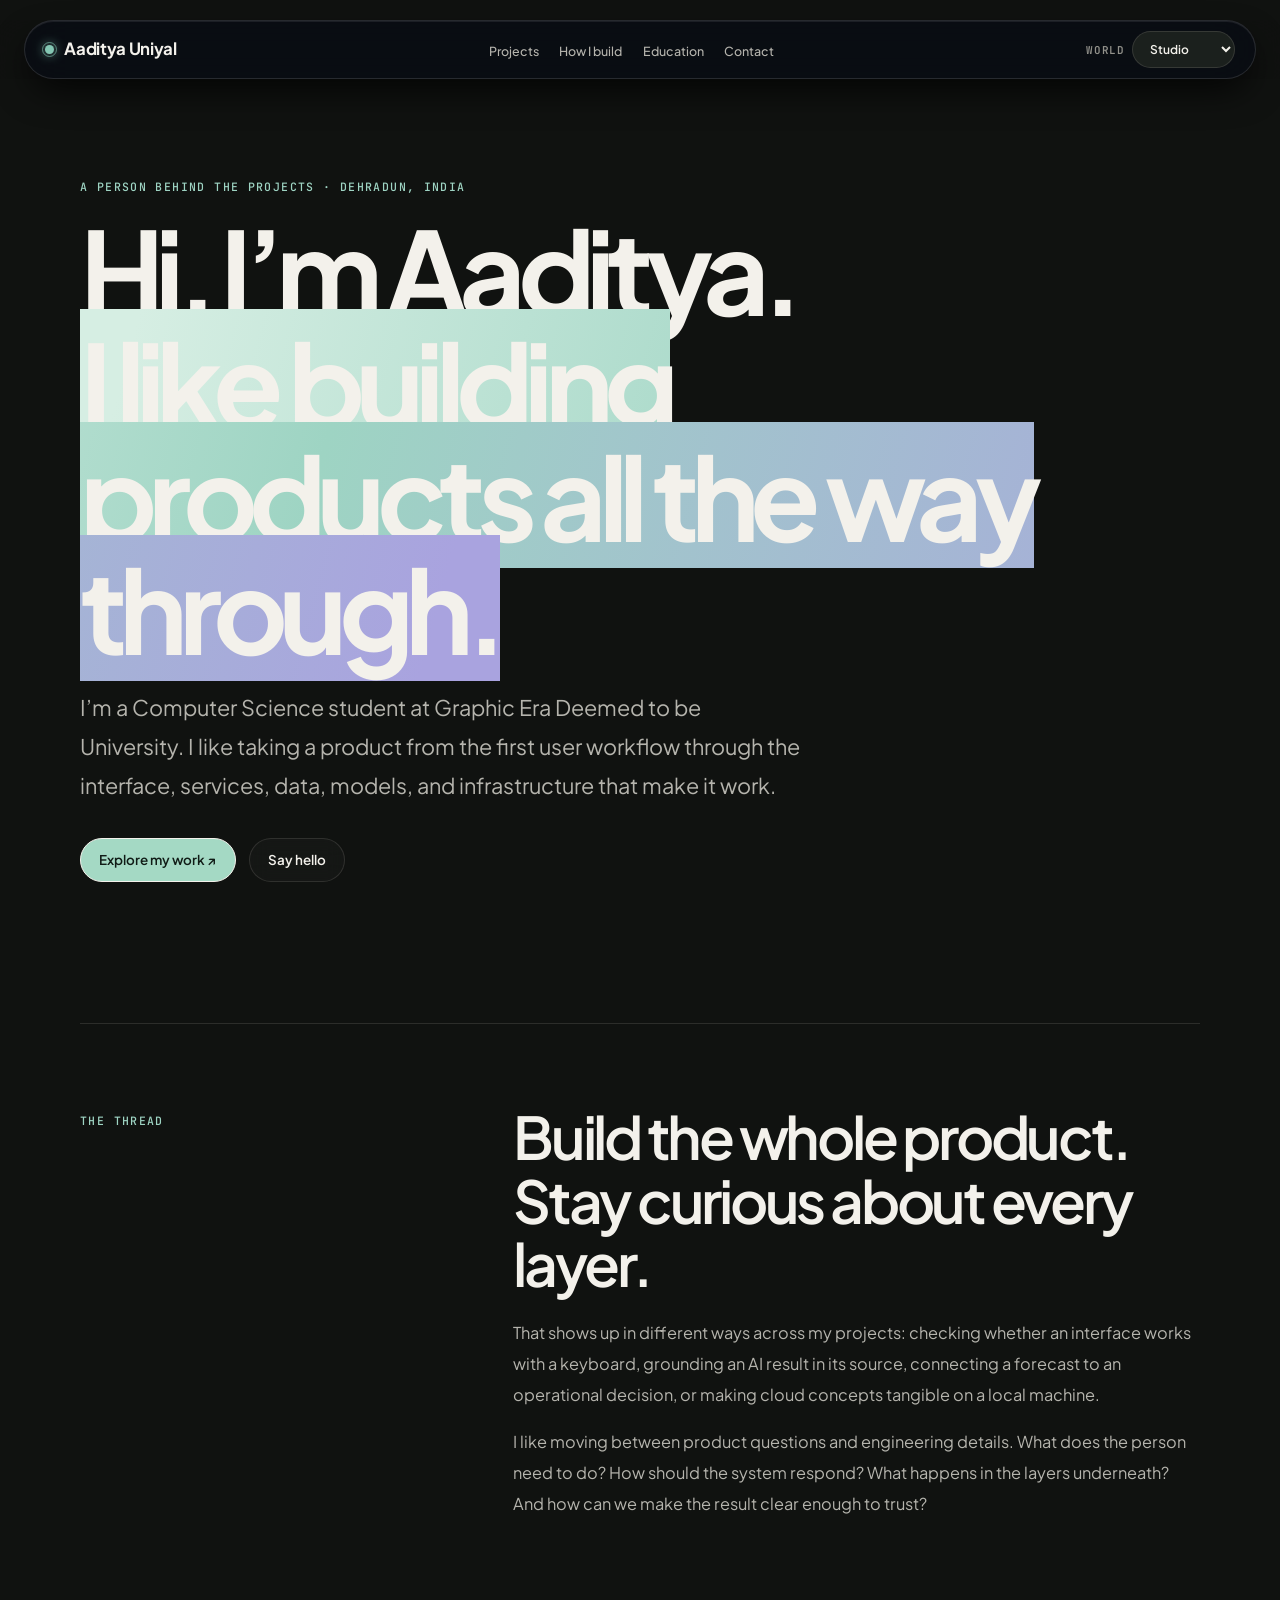
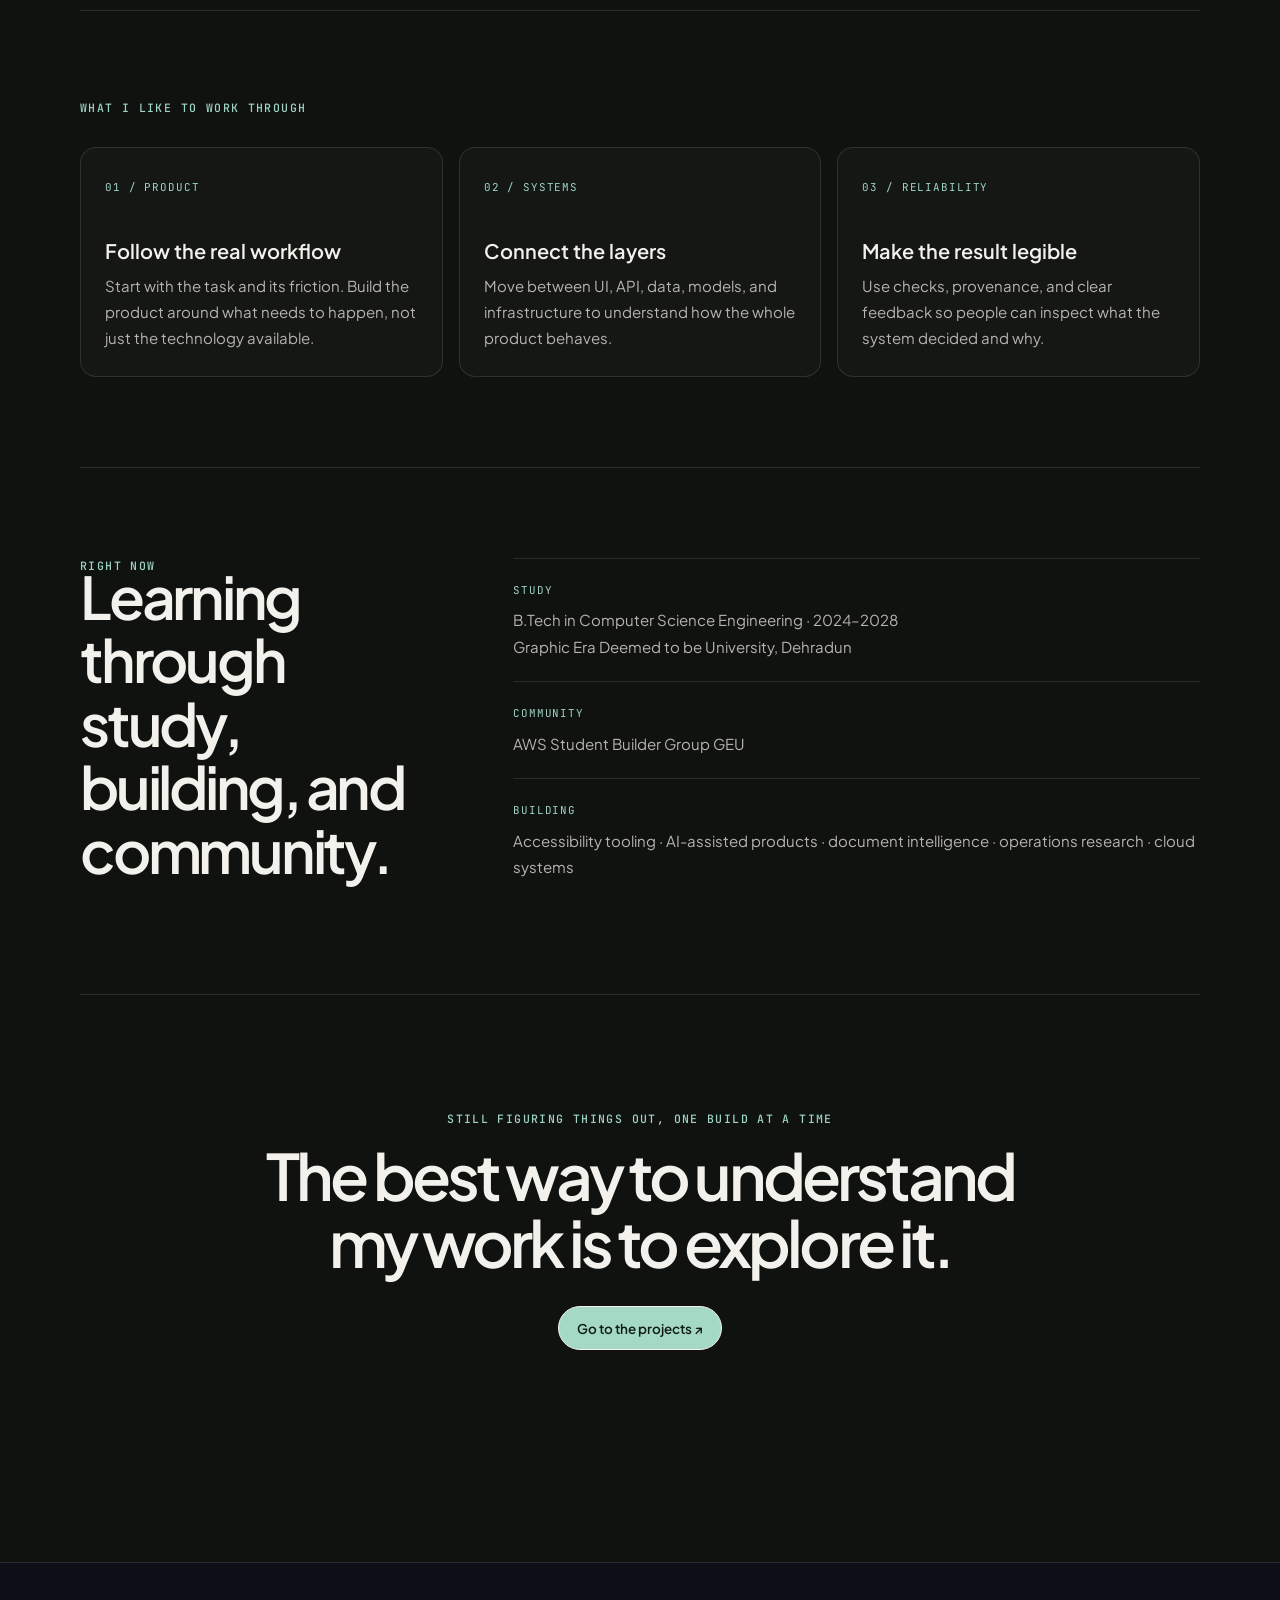
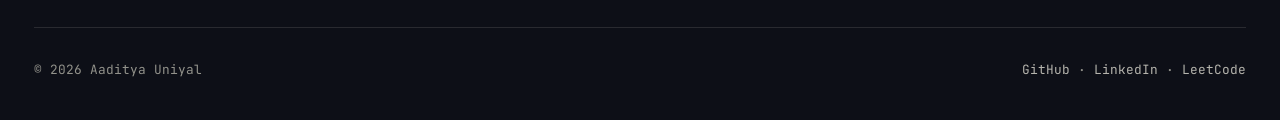
==== about.html @ 300d7fbc "Tell a fuller product builder story" ====
<!doctype html>
<html lang="en">
<head>
  <meta charset="utf-8"><meta name="viewport" content="width=device-width, initial-scale=1">
  <meta name="description" content="Meet Aaditya Uniyal: a Computer Science student at Graphic Era University who likes building end-to-end products.">
  <meta property="og:title" content="About Aaditya Uniyal"><meta property="og:description" content="The person and product-building approach behind the projects.">
  <title>About me — Aaditya Uniyal</title>
  <link rel="preconnect" href="https://fonts.googleapis.com"><link rel="preconnect" href="https://fonts.gstatic.com" crossorigin>
  <link href="https://fonts.googleapis.com/css2?family=JetBrains+Mono:wght@400;500;600&family=Plus+Jakarta+Sans:wght@400;500;600;700;800&family=Space+Grotesk:wght@500;600;700&display=swap" rel="stylesheet">
  <link rel="stylesheet" href="assets/css/style.css"><link rel="stylesheet" href="assets/css/components.css"><link rel="stylesheet" href="assets/css/portfolio-polish.css"><link rel="stylesheet" href="assets/css/experience.css"><link rel="stylesheet" href="assets/css/about.css">
</head>
<body>
  <div class="reading-progress" aria-hidden="true"></div>
  <header class="site-header"><nav class="nav-bar">
    <a href="index.html" class="nav-brand"><span class="brand-dot"></span><span>Aaditya Uniyal</span></a>
    <ul class="nav-links" id="nav-links"><li><a href="index.html#projects" class="nav-link">Projects</a></li><li><a href="index.html#approach" class="nav-link">How I build</a></li><li><a href="index.html#education" class="nav-link">Education</a></li><li><a href="index.html#contact" class="nav-link">Contact</a></li></ul>
    <div class="nav-actions"><label class="theme-picker" for="theme-select"><span>World</span><select id="theme-select" aria-label="Choose portfolio theme"><option value="studio">Studio</option><option value="hero">Hero</option><option value="voxel">Voxel</option></select></label><button class="mobile-toggle" id="mobile-toggle" aria-label="Toggle mobile menu">☰</button></div>
  </nav></header>
  <main class="about-page">
    <section class="about-hero"><div class="about-kicker">A PERSON BEHIND THE PROJECTS · DEHRADUN, INDIA</div><h1>Hi, I’m Aaditya.<br><span class="text-gradient">I like building products all the way through.</span></h1><p class="about-lede">I’m a Computer Science student at Graphic Era Deemed to be University. I like taking a product from the first user workflow through the interface, services, data, models, and infrastructure that make it work.</p><div class="about-actions"><a class="btn btn-primary" href="index.html#projects">Explore my work ↗</a><a class="btn btn-secondary" href="mailto:aaditya.uniyal22@gmail.com">Say hello</a></div></section>
    <section class="about-story"><div class="about-label">THE THREAD</div><div><h2>Build the whole product. Stay curious about every layer.</h2><p>That shows up in different ways across my projects: checking whether an interface works with a keyboard, grounding an AI result in its source, connecting a forecast to an operational decision, or making cloud concepts tangible on a local machine.</p><p>I like moving between product questions and engineering details. What does the person need to do? How should the system respond? What happens in the layers underneath? And how can we make the result clear enough to trust?</p></div></section>
    <section class="about-interests"><div class="about-label">WHAT I LIKE TO WORK THROUGH</div><div class="interest-grid"><article><span>01 / PRODUCT</span><h3>Follow the real workflow</h3><p>Start with the task and its friction. Build the product around what needs to happen, not just the technology available.</p></article><article><span>02 / SYSTEMS</span><h3>Connect the layers</h3><p>Move between UI, API, data, models, and infrastructure to understand how the whole product behaves.</p></article><article><span>03 / RELIABILITY</span><h3>Make the result legible</h3><p>Use checks, provenance, and clear feedback so people can inspect what the system decided and why.</p></article></div></section>
    <section class="about-facts"><div><div class="about-label">RIGHT NOW</div><h2>Learning through study, building, and community.</h2></div><div class="fact-list"><article><span>STUDY</span><p>B.Tech in Computer Science Engineering · 2024–2028<br>Graphic Era Deemed to be University, Dehradun</p></article><article><span>COMMUNITY</span><p>AWS Student Builder Group GEU</p></article><article><span>BUILDING</span><p>Accessibility tooling · AI-assisted products · document intelligence · operations research · cloud systems</p></article></div></section>
    <section class="about-close"><p class="about-label">STILL FIGURING THINGS OUT, ONE BUILD AT A TIME</p><h2>The best way to understand my work is to explore it.</h2><a class="btn btn-primary" href="index.html#projects">Go to the projects ↗</a></section>
  </main>
  <footer class="site-footer"><div class="container"><div class="footer-copy"><div>© 2026 Aaditya Uniyal</div><div><a href="https://github.com/AadityaUniyal" target="_blank" rel="noopener">GitHub</a> · <a href="https://www.linkedin.com/in/aaditya-uniyal-48ab7b342/" target="_blank" rel="noopener">LinkedIn</a> · <a href="https://leetcode.com/u/Aaditya_Cheeks/" target="_blank" rel="noopener">LeetCode</a></div></div></div></footer>
  <script src="assets/js/experience.js"></script>
</body></html>
---- assets/css/style.css ----
/* ==========================================================================
   AADITYA UNIYAL - PORTFOLIO DESIGN SYSTEM
   Cyber-Editorial Obsidian Aesthetic (Inspired by louisejongen.com & twandeniet.com)
   ========================================================================== */

:root {
  /* Color System */
  --bg-primary: #08090d;
  --bg-secondary: #0d0f17;
  --bg-surface: #121522;
  --bg-card: rgba(18, 22, 34, 0.75);
  --bg-card-hover: rgba(26, 32, 50, 0.9);
  --bg-glass: rgba(15, 18, 28, 0.75);

  --border-subtle: rgba(255, 255, 255, 0.08);
  --border-medium: rgba(255, 255, 255, 0.16);
  --border-accent: rgba(0, 212, 255, 0.35);

  --accent-cyan: #00d4ff;
  --accent-cyan-glow: rgba(0, 212, 255, 0.25);
  --accent-emerald: #10b981;
  --accent-emerald-glow: rgba(16, 185, 129, 0.25);
  --accent-amber: #f59e0b;
  --accent-amber-glow: rgba(245, 158, 11, 0.25);
  --accent-indigo: #6366f1;
  --accent-indigo-glow: rgba(99, 102, 241, 0.25);
  --accent-orange: #f97316;
  --accent-orange-glow: rgba(249, 115, 22, 0.25);
  --accent-sky: #0ea5e9;

  --text-primary: #f8fafc;
  --text-secondary: #94a3b8;
  --text-muted: #64748b;
  --text-inverted: #08090d;

  /* Typography */
  --font-display: 'Plus Jakarta Sans', -apple-system, BlinkMacSystemFont, sans-serif;
  --font-heading: 'Space Grotesk', -apple-system, BlinkMacSystemFont, sans-serif;
  --font-body: 'Plus Jakarta Sans', -apple-system, BlinkMacSystemFont, sans-serif;
  --font-mono: 'JetBrains Mono', 'Fira Code', monospace;

  /* Sizing & Transitions */
  --container-max: 1260px;
  --radius-sm: 6px;
  --radius-md: 12px;
  --radius-lg: 18px;
  --radius-xl: 26px;
  --radius-full: 9999px;

  --transition-fast: 0.15s cubic-bezier(0.16, 1, 0.3, 1);
  --transition-smooth: 0.3s cubic-bezier(0.16, 1, 0.3, 1);
}

/* Base Reset */
*, *::before, *::after {
  box-sizing: border-box;
  margin: 0;
  padding: 0;
}

html {
  scroll-behavior: smooth;
  font-size: 16px;
  background-color: var(--bg-primary);
  color: var(--text-primary);
  font-family: var(--font-body);
  text-rendering: optimizeLegibility;
  -webkit-font-smoothing: antialiased;
}

body {
  overflow-x: hidden;
  min-height: 100vh;
  position: relative;
  line-height: 1.6;
  background-color: var(--bg-primary);
}

/* Ambient Background Grid & Orbs */
.ambient-bg {
  position: fixed;
  inset: 0;
  pointer-events: none;
  z-index: 0;
  overflow: hidden;
}

.ambient-grid {
  position: absolute;
  inset: 0;
  background-image: 
    linear-gradient(to right, rgba(255, 255, 255, 0.03) 1px, transparent 1px),
    linear-gradient(to bottom, rgba(255, 255, 255, 0.03) 1px, transparent 1px);
  background-size: 48px 48px;
  mask-image: radial-gradient(ellipse 70% 60% at 50% 25%, #000 30%, transparent 80%);
  -webkit-mask-image: radial-gradient(ellipse 70% 60% at 50% 25%, #000 30%, transparent 80%);
}

.ambient-orb {
  position: absolute;
  border-radius: 50%;
  filter: blur(120px);
  opacity: 0.32;
  will-change: transform;
}

.ambient-orb-1 {
  width: 550px;
  height: 550px;
  top: -120px;
  left: 8%;
  background: radial-gradient(circle, rgba(0, 212, 255, 0.45) 0%, rgba(99, 102, 241, 0.2) 60%, transparent 80%);
  animation: orbFloat1 24s ease-in-out infinite alternate;
}

.ambient-orb-2 {
  width: 500px;
  height: 500px;
  top: 40%;
  right: -80px;
  background: radial-gradient(circle, rgba(168, 85, 247, 0.35) 0%, rgba(0, 212, 255, 0.15) 70%, transparent 80%);
  animation: orbFloat2 28s ease-in-out infinite alternate;
}

.ambient-orb-3 {
  width: 600px;
  height: 600px;
  bottom: 8%;
  left: 15%;
  background: radial-gradient(circle, rgba(16, 185, 129, 0.25) 0%, rgba(14, 165, 233, 0.1) 70%, transparent 80%);
  animation: orbFloat1 30s ease-in-out infinite alternate-reverse;
}

/* Container */
.container {
  width: 100%;
  max-width: var(--container-max);
  margin-inline: auto;
  padding-inline: 1.5rem;
  position: relative;
  z-index: 1;
}

/* Navigation Header */
.site-header {
  position: fixed;
  top: 1.25rem;
  left: 0;
  right: 0;
  z-index: 100;
  padding-inline: 1.5rem;
  pointer-events: none;
}

.nav-bar {
  max-width: 1080px;
  margin-inline: auto;
  display: flex;
  align-items: center;
  justify-content: space-between;
  padding: 0.65rem 1.25rem;
  background: rgba(10, 13, 20, 0.94);
  backdrop-filter: blur(24px);
  -webkit-backdrop-filter: blur(24px);
  border: 1px solid rgba(255, 255, 255, 0.12);
  border-radius: var(--radius-full);
  box-shadow: 0 16px 36px -8px rgba(0, 0, 0, 0.85), inset 0 1px 0 rgba(255, 255, 255, 0.08);
  pointer-events: auto;
  transition: all var(--transition-smooth);
}

.nav-bar:hover {
  border-color: var(--border-medium);
}

.nav-brand {
  display: flex;
  align-items: center;
  gap: 0.65rem;
  text-decoration: none;
  color: var(--text-primary);
  font-family: var(--font-display);
  font-weight: 700;
  font-size: 1.05rem;
  letter-spacing: -0.02em;
}

.brand-dot {
  width: 9px;
  height: 9px;
  border-radius: 50%;
  background-color: var(--accent-emerald);
  box-shadow: 0 0 12px var(--accent-emerald);
  position: relative;
}

.brand-dot::after {
  content: '';
  position: absolute;
  inset: -3px;
  border-radius: 50%;
  border: 1px solid var(--accent-emerald);
  opacity: 0.6;
  animation: pulsePing 2s cubic-bezier(0, 0, 0.2, 1) infinite;
}

.nav-links {
  display: flex;
  align-items: center;
  gap: 1.25rem;
  list-style: none;
}

.nav-link {
  color: var(--text-secondary);
  text-decoration: none;
  font-size: 0.85rem;
  font-weight: 500;
  transition: color var(--transition-fast);
  position: relative;
}

.nav-link:hover,
.nav-link.active {
  color: var(--text-primary);
}

.nav-link::after {
  content: '';
  position: absolute;
  bottom: -4px;
  left: 0;
  width: 0%;
  height: 2px;
  background: var(--accent-cyan);
  transition: width var(--transition-smooth);
  border-radius: 2px;
}

.nav-link:hover::after,
.nav-link.active::after {
  width: 100%;
}

.nav-actions {
  display: flex;
  align-items: center;
  gap: 0.65rem;
}

.nav-btn {
  background: rgba(255, 255, 255, 0.05);
  border: 1px solid var(--border-subtle);
  color: var(--text-secondary);
  width: 36px;
  height: 36px;
  border-radius: 50%;
  display: inline-flex;
  align-items: center;
  justify-content: center;
  cursor: pointer;
  transition: all var(--transition-fast);
  font-size: 0.95rem;
}

.nav-btn:hover {
  background: rgba(255, 255, 255, 0.12);
  color: var(--text-primary);
  border-color: var(--border-medium);
}

.cmd-k-trigger {
  display: flex;
  align-items: center;
  gap: 0.45rem;
  padding: 0.4rem 0.75rem;
  background: rgba(255, 255, 255, 0.05);
  border: 1px solid var(--border-subtle);
  border-radius: var(--radius-full);
  color: var(--text-secondary);
  font-size: 0.78rem;
  font-family: var(--font-mono);
  cursor: pointer;
  transition: all var(--transition-fast);
}

.cmd-k-trigger:hover {
  background: rgba(255, 255, 255, 0.1);
  color: var(--text-primary);
  border-color: var(--border-medium);
}

.cmd-key {
  background: rgba(255, 255, 255, 0.1);
  padding: 0.15rem 0.35rem;
  border-radius: 4px;
  font-size: 0.7rem;
  color: var(--accent-cyan);
}

.mobile-toggle {
  display: none;
  background: none;
  border: none;
  color: var(--text-primary);
  cursor: pointer;
  padding: 0.35rem;
}

/* ==========================================================================
   HERO SECTION
   ========================================================================== */
.hero-section {
  min-height: 88vh;
  padding-top: 7.2rem;
  padding-bottom: 3rem;
  display: flex;
  align-items: center;
  position: relative;
}

.hero-grid {
  display: grid;
  grid-template-columns: 1.35fr 0.8fr;
  gap: 3.5rem;
  align-items: center;
  width: 100%;
}

.hero-meta-pill {
  display: inline-flex;
  align-items: center;
  gap: 0.5rem;
  padding: 0.35rem 0.85rem;
  border-radius: var(--radius-full);
  background: rgba(16, 185, 129, 0.08);
  border: 1px solid rgba(16, 185, 129, 0.25);
  color: #34d399;
  font-size: 0.8rem;
  font-family: var(--font-mono);
  margin-bottom: 1.5rem;
  box-shadow: 0 0 20px rgba(16, 185, 129, 0.12);
}

.hero-title {
  font-family: var(--font-display);
  font-size: clamp(2.4rem, 4.4vw, 3.8rem);
  font-weight: 700;
  line-height: 1.15;
  letter-spacing: -0.035em;
  margin-bottom: 1.25rem;
  color: var(--text-primary);
}

.hero-title .text-gradient {
  background: linear-gradient(135deg, #ffffff 30%, #94a3b8 70%, #00d4ff 100%);
  -webkit-background-clip: text;
  -webkit-text-fill-color: transparent;
}

.hero-roles {
  display: flex;
  align-items: center;
  gap: 0.75rem;
  font-family: var(--font-mono);
  font-size: 1.15rem;
  color: var(--accent-cyan);
  margin-bottom: 1.5rem;
  min-height: 32px;
}

.role-prefix {
  color: var(--text-muted);
}

.dynamic-role {
  font-weight: 600;
  border-right: 2px solid var(--accent-cyan);
  white-space: nowrap;
  animation: blinkCursor 0.8s infinite;
}

.hero-bio {
  color: var(--text-secondary);
  font-size: 1.1rem;
  line-height: 1.7;
  max-width: 580px;
  margin-bottom: 2.25rem;
}

.hero-bio strong {
  color: var(--text-primary);
  font-weight: 600;
}

.hero-cta-group {
  display: flex;
  flex-wrap: wrap;
  gap: 0.5rem;
  align-items: center;
  margin-bottom: 2rem;
}

/* Primary, Secondary & Ghost Buttons */
.btn {
  display: inline-flex;
  align-items: center;
  justify-content: center;
  gap: 0.45rem;
  padding: 0.65rem 1.15rem;
  border-radius: var(--radius-full);
  font-size: 0.84rem;
  font-weight: 600;
  text-decoration: none;
  cursor: pointer;
  transition: all var(--transition-smooth);
  position: relative;
  overflow: hidden;
  white-space: nowrap;
}

.btn-primary {
  background: var(--text-primary);
  color: var(--text-inverted);
  border: 1px solid var(--text-primary);
  box-shadow: 0 4px 20px rgba(255, 255, 255, 0.15);
}

.btn-primary:hover {
  transform: translateY(-2px);
  background: #ffffff;
  box-shadow: 0 8px 30px var(--accent-cyan-glow);
}

.btn-secondary {
  background: rgba(255, 255, 255, 0.05);
  color: var(--text-primary);
  border: 1px solid var(--border-medium);
  backdrop-filter: blur(10px);
}

.btn-secondary:hover {
  background: rgba(255, 255, 255, 0.12);
  border-color: var(--accent-cyan);
  transform: translateY(-2px);
  color: var(--accent-cyan);
}

.btn-ghost {
  background: transparent;
  color: var(--text-secondary);
  border: 1px solid transparent;
}

.btn-ghost:hover {
  color: var(--text-primary);
  background: rgba(255, 255, 255, 0.05);
}

/* Social Quick Connect */
.hero-socials {
  display: flex;
  align-items: center;
  gap: 1.25rem;
}

.social-link {
  display: inline-flex;
  align-items: center;
  gap: 0.5rem;
  color: var(--text-muted);
  text-decoration: none;
  font-family: var(--font-mono);
  font-size: 0.825rem;
  transition: all var(--transition-fast);
}

.social-link:hover {
  color: var(--accent-cyan);
  transform: translateY(-1px);
}

/* Editorial Portrait Frame */
.hero-image-wrapper {
  position: relative;
  display: flex;
  justify-content: center;
  align-items: center;
}

.portrait-frame {
  position: relative;
  width: 100%;
  max-width: 370px;
  aspect-ratio: 1 / 1.15;
  border-radius: 24px;
  padding: 6px;
  background: linear-gradient(135deg, rgba(255, 255, 255, 0.16) 0%, rgba(255, 255, 255, 0.02) 45%, rgba(0, 212, 255, 0.22) 100%);
  box-shadow: 0 25px 60px -10px rgba(0, 0, 0, 0.8), 0 0 45px -10px rgba(0, 212, 255, 0.2);
  transition: transform var(--transition-smooth), box-shadow var(--transition-smooth);
}

.portrait-frame:hover {
  transform: translateY(-4px) scale(1.01);
  box-shadow: 0 30px 70px -10px rgba(0, 0, 0, 0.9), 0 0 60px 0px rgba(0, 212, 255, 0.3);
}

.portrait-inner {
  position: relative;
  width: 100%;
  height: 100%;
  border-radius: 18px;
  overflow: hidden;
  background: var(--bg-surface);
}

.portrait-img {
  width: 100%;
  height: 100%;
  object-fit: cover;
  object-position: center 20%;
  filter: contrast(1.04) brightness(1.02);
  transition: transform 0.6s cubic-bezier(0.16, 1, 0.3, 1);
}

.portrait-frame:hover .portrait-img {
  transform: scale(1.03);
}

/* Frosted Tactile Float Badges */
.float-badge {
  position: absolute;
  z-index: 2;
  display: flex;
  align-items: center;
  gap: 0.65rem;
  padding: 0.6rem 0.95rem;
  border-radius: 12px;
  background: rgba(12, 16, 26, 0.92);
  backdrop-filter: blur(20px);
  -webkit-backdrop-filter: blur(20px);
  border: 1px solid rgba(255, 255, 255, 0.12);
  box-shadow: 0 16px 36px rgba(0, 0, 0, 0.75), inset 0 1px 0 rgba(255, 255, 255, 0.1);
  animation: badgeFloat 6s ease-in-out infinite alternate;
}

.badge-top-left {
  top: 15px;
  left: -20px;
}

.badge-bottom-right {
  bottom: 20px;
  right: -20px;
  animation-delay: -3s;
}

.gdg-dots-mini {
  display: flex;
  align-items: center;
  gap: 3px;
  padding: 3px;
}

.gdg-dot {
  width: 7px;
  height: 7px;
  border-radius: 50%;
  display: inline-block;
}

.dot-blue { background: #4285f4; box-shadow: 0 0 6px rgba(66, 133, 244, 0.6); }
.dot-red { background: #ea4335; box-shadow: 0 0 6px rgba(234, 67, 53, 0.6); }
.dot-yellow { background: #fbbc04; box-shadow: 0 0 6px rgba(251, 188, 4, 0.6); }
.dot-green { background: #34a853; box-shadow: 0 0 6px rgba(52, 168, 83, 0.6); }

.badge-icon {
  width: 30px;
  height: 30px;
  border-radius: 8px;
  background: rgba(0, 212, 255, 0.15);
  color: var(--accent-cyan);
  display: flex;
  align-items: center;
  justify-content: center;
  font-size: 0.9rem;
}

.badge-icon.emerald {
  background: rgba(16, 185, 129, 0.15);
  color: var(--accent-emerald);
}

.badge-text-title {
  font-size: 0.68rem;
  color: var(--text-muted);
  text-transform: uppercase;
  letter-spacing: 0.06em;
  font-family: var(--font-mono);
}

.badge-text-val {
  font-size: 0.85rem;
  font-weight: 700;
  color: var(--text-primary);
}

.badge-streak {
  color: #f59e0b;
  font-size: 0.75rem;
  margin-left: 2px;
}

/* ==========================================================================
   METRICS / IMPACT STRIP
   ========================================================================== */
.impact-strip {
  border-top: 1px solid var(--border-subtle);
  border-bottom: 1px solid var(--border-subtle);
  background: rgba(15, 18, 28, 0.55);
  backdrop-filter: blur(12px);
  padding: 2rem 0;
  margin-bottom: 3.5rem;
}

.metrics-grid {
  display: grid;
  grid-template-columns: repeat(4, 1fr);
  gap: 2rem;
}

.metric-item {
  display: flex;
  flex-direction: column;
  border-right: 1px solid var(--border-subtle);
  padding-right: 1.5rem;
}

.metric-item:last-child {
  border-right: none;
  padding-right: 0;
}

.metric-number {
  font-family: var(--font-display);
  font-size: clamp(2.1rem, 3.2vw, 2.7rem);
  font-weight: 700;
  letter-spacing: -0.03em;
  color: var(--text-primary);
  line-height: 1;
  margin-bottom: 0.5rem;
}

.metric-unit {
  font-size: 0.68em;
  font-weight: 600;
  color: var(--text-secondary);
  margin-left: 0.2rem;
}

.metric-number .highlight {
  color: var(--accent-cyan);
}

.metric-label {
  font-family: var(--font-mono);
  font-size: 0.8rem;
  color: var(--text-secondary);
  text-transform: uppercase;
  letter-spacing: 0.04em;
}

.metric-sub {
  font-size: 0.75rem;
  color: var(--text-muted);
  margin-top: 0.25rem;
}

/* ==========================================================================
   SECTION COMMON STYLES
   ========================================================================== */
.section {
  padding: 5.5rem 0;
  position: relative;
}

.section-header {
  margin-bottom: 3.5rem;
}

.section-indicator {
  display: inline-flex;
  align-items: center;
  gap: 0.5rem;
  font-family: var(--font-mono);
  font-size: 0.825rem;
  color: var(--accent-cyan);
  margin-bottom: 0.75rem;
  text-transform: uppercase;
  letter-spacing: 0.08em;
}

.section-title {
  font-family: var(--font-display);
  font-size: clamp(2rem, 3.5vw, 2.75rem);
  font-weight: 700;
  letter-spacing: -0.03em;
  color: var(--text-primary);
  margin-bottom: 0.75rem;
}

.section-desc {
  font-size: 1.05rem;
  color: var(--text-secondary);
  max-width: 680px;
}

/* Site Footer */
.site-footer {
  border-top: 1px solid var(--border-subtle);
  padding: 4rem 0 2.5rem;
  background: var(--bg-secondary);
  margin-top: 6rem;
}

.footer-grid {
  display: grid;
  grid-template-columns: 1.5fr 1fr 1fr;
  gap: 3rem;
  margin-bottom: 3rem;
}

.footer-copy {
  display: flex;
  justify-content: space-between;
  align-items: center;
  padding-top: 2rem;
  border-top: 1px solid var(--border-subtle);
  font-family: var(--font-mono);
  font-size: 0.8rem;
  color: var(--text-muted);
}

/* Keyframe Animations */
@keyframes orbFloat1 {
  0% { transform: translate(0, 0) scale(1); }
  50% { transform: translate(70px, 50px) scale(1.08); }
  100% { transform: translate(-30px, 80px) scale(0.95); }
}

@keyframes orbFloat2 {
  0% { transform: translate(0, 0) scale(1); }
  50% { transform: translate(-60px, -40px) scale(1.12); }
  100% { transform: translate(40px, -70px) scale(0.92); }
}

@keyframes pulsePing {
  75%, 100% { transform: scale(2.2); opacity: 0; }
}

@keyframes badgeFloat {
  0% { transform: translateY(0); }
  100% { transform: translateY(-7px); }
}

@keyframes blinkCursor {
  0%, 100% { border-color: var(--accent-cyan); }
  50% { border-color: transparent; }
}

/* Responsive */
@media (max-width: 1024px) {
  .hero-grid {
    grid-template-columns: 1fr;
    gap: 3rem;
    text-align: center;
  }
  .hero-meta-pill, .hero-roles, .hero-bio, .hero-cta-group, .hero-socials {
    margin-inline: auto;
    justify-content: center;
  }
  .hero-image-wrapper { order: -1; }
  .portrait-frame { max-width: 320px; }
  .metrics-grid { grid-template-columns: repeat(2, 1fr); gap: 2rem; }
  .metric-item:nth-child(2) { border-right: none; }
  .footer-grid { grid-template-columns: 1fr; gap: 2rem; }
}

@media (max-width: 768px) {
  .site-header { top: 0.75rem; padding-inline: 1rem; }
  .nav-bar {
  max-width: 1080px;
  margin-inline: auto;
  display: flex;
  align-items: center;
  justify-content: space-between;
  padding: 0.65rem 1.25rem;
  background: rgba(10, 13, 20, 0.94);
  backdrop-filter: blur(24px);
  -webkit-backdrop-filter: blur(24px);
  border: 1px solid rgba(255, 255, 255, 0.12);
  border-radius: var(--radius-full);
  box-shadow: 0 16px 36px -8px rgba(0, 0, 0, 0.85), inset 0 1px 0 rgba(255, 255, 255, 0.08);
  pointer-events: auto;
  transition: all var(--transition-smooth);
}
  .nav-links { display: none; }
  .nav-links.mobile-open {
    display: flex;
    position: absolute;
    top: calc(100% + 0.5rem);
    left: 1rem;
    right: 1rem;
    background: var(--bg-surface);
    border: 1px solid var(--border-medium);
    border-radius: var(--radius-lg);
    flex-direction: column;
    padding: 1.25rem;
    gap: 1rem;
  }
  .mobile-toggle { display: block; }
  .cmd-k-trigger { display: none; }
  .hero-section {
  min-height: 88vh;
  padding-top: 7.2rem;
  padding-bottom: 3rem;
  display: flex;
  align-items: center;
  position: relative;
}
  .hero-title {
  font-family: var(--font-display);
  font-size: clamp(2.4rem, 4.4vw, 3.8rem);
  font-weight: 700;
  line-height: 1.15;
  letter-spacing: -0.035em;
  margin-bottom: 1.25rem;
  color: var(--text-primary);
}
  .portrait-frame { max-width: 270px; }
  .badge-top-left, .badge-bottom-right { padding: 0.4rem 0.75rem; }
  .metrics-grid { grid-template-columns: 1fr; gap: 1.5rem; }
  .metric-item { border-right: none; border-bottom: 1px solid var(--border-subtle); padding-bottom: 1rem; }
  .metric-item:last-child { border-bottom: none; }
  .footer-copy { flex-direction: column; gap: 0.75rem; text-align: center; }
}
---- assets/css/components.css ----
/* ==========================================================================
   AADITYA UNIYAL - COMPONENTS & INTERACTIVE UI
   ========================================================================== */

/* ==========================================================================
   FEATURED PROJECTS SECTION (TOP 4)
   ========================================================================== */
.projects-header-controls {
  display: flex;
  justify-content: space-between;
  align-items: flex-end;
  margin-bottom: 2.5rem;
  flex-wrap: wrap;
  gap: 1.5rem;
}

.project-filter-bar {
  display: flex;
  gap: 0.5rem;
  background: rgba(255, 255, 255, 0.04);
  padding: 0.35rem;
  border-radius: var(--radius-full);
  border: 1px solid var(--border-subtle);
}

.filter-btn {
  background: transparent;
  border: none;
  color: var(--text-secondary);
  font-family: var(--font-mono);
  font-size: 0.8rem;
  padding: 0.45rem 1rem;
  border-radius: var(--radius-full);
  cursor: pointer;
  transition: all var(--transition-fast);
}

.filter-btn:hover {
  color: var(--text-primary);
}

.filter-btn.active {
  background: var(--bg-surface);
  color: var(--accent-cyan);
  border: 1px solid var(--border-medium);
  box-shadow: 0 2px 10px rgba(0, 0, 0, 0.3);
}

/* Projects Showcase Grid */
.projects-grid {
  display: grid;
  grid-template-columns: repeat(2, 1fr);
  gap: 2rem;
  margin-bottom: 3rem;
}

.project-card {
  position: relative;
  border-radius: var(--radius-lg);
  background: var(--bg-card);
  border: 1px solid var(--border-subtle);
  overflow: hidden;
  display: flex;
  flex-direction: column;
  transition: transform var(--transition-smooth), border-color var(--transition-smooth), box-shadow var(--transition-smooth);
  backdrop-filter: blur(16px);
  -webkit-backdrop-filter: blur(16px);
}

.project-card:hover {
  border-color: var(--border-accent);
  box-shadow: 0 20px 40px -15px rgba(0, 0, 0, 0.8), 0 0 30px -5px var(--accent-cyan-glow);
  transform: translateY(-5px);
}

.project-badge-top {
  display: flex;
  justify-content: space-between;
  align-items: center;
  padding: 1.25rem 1.5rem 0.5rem;
}

.project-index {
  font-family: var(--font-mono);
  font-size: 0.75rem;
  color: var(--accent-cyan);
  letter-spacing: 0.1em;
}

.project-status {
  display: inline-flex;
  align-items: center;
  gap: 0.4rem;
  font-family: var(--font-mono);
  font-size: 0.75rem;
  padding: 0.25rem 0.65rem;
  border-radius: var(--radius-full);
  background: rgba(255, 255, 255, 0.05);
  border: 1px solid var(--border-subtle);
  color: var(--text-secondary);
}

.status-dot {
  width: 6px;
  height: 6px;
  border-radius: 50%;
  background: var(--accent-emerald);
}

/* Card Visual / Interactive Architecture Header */
.project-visual {
  position: relative;
  height: 190px;
  margin: 1rem 1.25rem 0;
  border-radius: var(--radius-md);
  background: linear-gradient(180deg, #121522 0%, #0d0f17 100%);
  border: 1px solid var(--border-subtle);
  overflow: hidden;
  display: flex;
  align-items: center;
  justify-content: center;
}

.project-diagram-preview {
  width: 90%;
  height: 80%;
  display: flex;
  flex-direction: column;
  justify-content: center;
  align-items: center;
  font-family: var(--font-mono);
  font-size: 0.75rem;
  color: var(--text-muted);
  position: relative;
}

/* Interactive Blueprint Overlay */
.blueprint-grid {
  position: absolute;
  inset: 0;
  background-image: 
    linear-gradient(rgba(56, 189, 248, 0.07) 1px, transparent 1px),
    linear-gradient(90deg, rgba(56, 189, 248, 0.07) 1px, transparent 1px);
  background-size: 20px 20px;
  pointer-events: none;
}

.diagram-node-flow {
  display: flex;
  align-items: center;
  gap: 0.75rem;
  z-index: 1;
}

.diagram-node {
  padding: 0.4rem 0.75rem;
  border-radius: var(--radius-sm);
  background: rgba(255, 255, 255, 0.06);
  border: 1px solid var(--border-medium);
  color: var(--text-primary);
  font-weight: 500;
  font-size: 0.7rem;
  display: flex;
  align-items: center;
  gap: 0.4rem;
  box-shadow: 0 4px 12px rgba(0,0,0,0.4);
}

.diagram-node.active-pulse {
  border-color: var(--accent-cyan);
  color: var(--accent-cyan);
  background: rgba(56, 189, 248, 0.1);
  box-shadow: 0 0 15px var(--accent-cyan-glow);
}

.diagram-arrow {
  color: var(--text-muted);
  font-weight: bold;
}

.diagram-caption {
  margin-top: 1rem;
  font-size: 0.7rem;
  color: var(--accent-cyan);
  letter-spacing: 0.04em;
  z-index: 1;
  background: rgba(0, 0, 0, 0.5);
  padding: 0.2rem 0.6rem;
  border-radius: var(--radius-full);
}

/* Card Body */
.project-content {
  padding: 1.5rem;
  display: flex;
  flex-direction: column;
  flex: 1;
}

.project-title {
  font-family: var(--font-display);
  font-size: 1.5rem;
  font-weight: 700;
  margin-bottom: 0.35rem;
  color: var(--text-primary);
  letter-spacing: -0.02em;
}

.project-tagline {
  font-size: 0.85rem;
  color: var(--accent-cyan);
  font-family: var(--font-mono);
  margin-bottom: 1rem;
}

.project-description {
  color: var(--text-secondary);
  font-size: 0.925rem;
  line-height: 1.6;
  margin-bottom: 1.25rem;
  flex: 1;
}

.project-metrics-chip {
  display: inline-flex;
  align-items: center;
  gap: 0.5rem;
  padding: 0.4rem 0.75rem;
  border-radius: var(--radius-sm);
  background: rgba(16, 185, 129, 0.08);
  border: 1px solid rgba(16, 185, 129, 0.2);
  color: #34d399;
  font-size: 0.775rem;
  font-family: var(--font-mono);
  margin-bottom: 1.25rem;
}

.project-tags {
  display: flex;
  flex-wrap: wrap;
  gap: 0.5rem;
  margin-bottom: 1.5rem;
}

.tech-tag {
  font-family: var(--font-mono);
  font-size: 0.725rem;
  color: var(--text-secondary);
  padding: 0.25rem 0.6rem;
  border-radius: 4px;
  background: rgba(255, 255, 255, 0.05);
  border: 1px solid var(--border-subtle);
  transition: all var(--transition-fast);
}

.tech-tag:hover {
  border-color: var(--accent-cyan);
  color: var(--text-primary);
  background: rgba(56, 189, 248, 0.1);
}

.project-actions {
  display: flex;
  align-items: center;
  justify-content: space-between;
  gap: 0.75rem;
  padding-top: 1.25rem;
  border-top: 1px solid var(--border-subtle);
}

.project-inspect-btn {
  background: none;
  border: none;
  color: var(--text-primary);
  font-family: var(--font-mono);
  font-size: 0.825rem;
  cursor: pointer;
  display: inline-flex;
  align-items: center;
  gap: 0.4rem;
  transition: color var(--transition-fast);
  padding: 0.3rem 0;
}

.project-inspect-btn:hover {
  color: var(--accent-cyan);
}

.project-links {
  display: flex;
  gap: 0.6rem;
}

.icon-btn {
  display: inline-flex;
  align-items: center;
  justify-content: center;
  width: 34px;
  height: 34px;
  border-radius: 50%;
  background: rgba(255, 255, 255, 0.05);
  border: 1px solid var(--border-subtle);
  color: var(--text-secondary);
  text-decoration: none;
  font-size: 0.9rem;
  transition: all var(--transition-fast);
}

.icon-btn:hover {
  background: var(--text-primary);
  color: var(--text-inverted);
  border-color: var(--text-primary);
  transform: translateY(-2px);
}

/* Secondary Projects Drawer */
.secondary-projects-box {
  margin-top: 2rem;
  border-radius: var(--radius-lg);
  border: 1px dashed var(--border-medium);
  padding: 2rem;
  background: rgba(15, 17, 24, 0.3);
  text-align: center;
}

.more-projects-grid {
  display: grid;
  grid-template-columns: repeat(2, 1fr);
  gap: 1.5rem;
  margin-top: 1.5rem;
  text-align: left;
}

.compact-project-card {
  background: var(--bg-card);
  border: 1px solid var(--border-subtle);
  border-radius: var(--radius-md);
  padding: 1.25rem;
  transition: all var(--transition-smooth);
}

.compact-project-card:hover {
  border-color: var(--border-medium);
  transform: translateY(-3px);
}

/* ==========================================================================
   SYSTEM ARCHITECTURE MODAL
   ========================================================================== */
.modal-backdrop {
  position: fixed;
  inset: 0;
  background: rgba(8, 9, 13, 0.85);
  backdrop-filter: blur(12px);
  -webkit-backdrop-filter: blur(12px);
  z-index: 1000;
  display: flex;
  align-items: center;
  justify-content: center;
  padding: 1.5rem;
  opacity: 0;
  pointer-events: none;
  transition: opacity var(--transition-smooth);
}

.modal-backdrop.open {
  opacity: 1;
  pointer-events: auto;
}

.modal-dialog {
  background: var(--bg-surface);
  border: 1px solid var(--border-medium);
  border-radius: var(--radius-xl);
  max-width: 820px;
  width: 100%;
  max-height: 90vh;
  overflow-y: auto;
  box-shadow: 0 30px 80px rgba(0, 0, 0, 0.9), 0 0 40px var(--accent-cyan-glow);
  transform: scale(0.95) translateY(20px);
  transition: transform var(--transition-smooth);
}

.modal-backdrop.open .modal-dialog {
  transform: scale(1) translateY(0);
}

.modal-header {
  display: flex;
  justify-content: space-between;
  align-items: flex-start;
  padding: 1.75rem 2rem 1.25rem;
  border-bottom: 1px solid var(--border-subtle);
}

.modal-close-btn {
  background: rgba(255, 255, 255, 0.05);
  border: 1px solid var(--border-subtle);
  color: var(--text-secondary);
  width: 36px;
  height: 36px;
  border-radius: 50%;
  cursor: pointer;
  display: flex;
  align-items: center;
  justify-content: center;
  font-size: 1.25rem;
  transition: all var(--transition-fast);
}

.modal-close-btn:hover {
  background: rgba(255, 255, 255, 0.15);
  color: var(--text-primary);
}

.modal-body {
  padding: 2rem;
}

.arch-flow-diagram {
  background: #090a0f;
  border: 1px solid var(--border-subtle);
  border-radius: var(--radius-md);
  padding: 1.5rem;
  font-family: var(--font-mono);
  font-size: 0.8rem;
  color: #38bdf8;
  overflow-x: auto;
  line-height: 1.5;
  margin: 1.5rem 0;
  box-shadow: inset 0 2px 10px rgba(0,0,0,0.8);
}

/* ==========================================================================
   WORK EXPERIENCE & CENLUB SYSTEMS TIMELINE
   ========================================================================== */
.experience-container {
  display: grid;
  grid-template-columns: 1fr;
  gap: 2rem;
}

.experience-card {
  border-radius: var(--radius-lg);
  background: var(--bg-card);
  border: 1px solid var(--border-subtle);
  padding: 2.5rem;
  position: relative;
  overflow: hidden;
  backdrop-filter: blur(16px);
  transition: border-color var(--transition-smooth), transform var(--transition-smooth);
}

.experience-card:hover {
  border-color: var(--border-medium);
  transform: translateY(-2px);
}

.experience-card::before {
  content: '';
  position: absolute;
  top: 0;
  left: 0;
  width: 4px;
  height: 100%;
  background: linear-gradient(180deg, var(--accent-cyan), var(--accent-indigo));
}

.exp-header {
  display: flex;
  justify-content: space-between;
  align-items: flex-start;
  margin-bottom: 1.25rem;
  flex-wrap: wrap;
  gap: 1rem;
}

.exp-role-title {
  font-family: var(--font-display);
  font-size: 1.6rem;
  font-weight: 700;
  color: var(--text-primary);
  letter-spacing: -0.02em;
}

.exp-company {
  font-size: 1.1rem;
  color: var(--accent-cyan);
  font-weight: 600;
  margin-top: 0.2rem;
}

.exp-date-pill {
  font-family: var(--font-mono);
  font-size: 0.8rem;
  color: var(--text-secondary);
  background: rgba(255, 255, 255, 0.05);
  border: 1px solid var(--border-subtle);
  padding: 0.35rem 0.85rem;
  border-radius: var(--radius-full);
}

.exp-bullet-list {
  list-style: none;
  display: flex;
  flex-direction: column;
  gap: 1rem;
  margin-bottom: 2rem;
}

.exp-bullet-item {
  position: relative;
  padding-left: 1.75rem;
  color: var(--text-secondary);
  font-size: 1rem;
  line-height: 1.65;
}

.exp-bullet-item::before {
  content: '▹';
  position: absolute;
  left: 0;
  top: 0;
  color: var(--accent-cyan);
  font-size: 1.2rem;
  line-height: 1;
}

.exp-bullet-item strong {
  color: var(--text-primary);
}

.exp-arch-callout {
  border-radius: var(--radius-md);
  background: rgba(14, 17, 26, 0.7);
  border: 1px solid var(--border-subtle);
  padding: 1.25rem 1.5rem;
  display: flex;
  align-items: center;
  justify-content: space-between;
  gap: 1.5rem;
  flex-wrap: wrap;
}

.exp-callout-text {
  font-size: 0.85rem;
  color: var(--text-secondary);
}

.exp-callout-stat {
  font-family: var(--font-display);
  font-size: 1.75rem;
  font-weight: 800;
  color: var(--accent-emerald);
}

/* ==========================================================================
   EDUCATION & LEADERSHIP SECTION (STRICTLY NO GRADES AS SPECIFIED)
   ========================================================================== */
.edu-grid {
  display: grid;
  grid-template-columns: 1.2fr 0.8fr;
  gap: 2rem;
}

.edu-card {
  border-radius: var(--radius-lg);
  background: var(--bg-card);
  border: 1px solid var(--border-subtle);
  padding: 2.25rem;
  position: relative;
  backdrop-filter: blur(16px);
}

.edu-university {
  font-family: var(--font-display);
  font-size: 1.5rem;
  font-weight: 700;
  color: var(--text-primary);
  margin-bottom: 0.35rem;
}

.edu-degree {
  font-size: 1.05rem;
  color: var(--accent-cyan);
  font-weight: 600;
  margin-bottom: 0.75rem;
}

.edu-meta {
  display: flex;
  align-items: center;
  gap: 1.5rem;
  font-family: var(--font-mono);
  font-size: 0.825rem;
  color: var(--text-muted);
  margin-bottom: 1.5rem;
}

.edu-desc {
  color: var(--text-secondary);
  font-size: 0.95rem;
  line-height: 1.6;
}

.gdg-badge-card {
  border-radius: var(--radius-lg);
  background: linear-gradient(145deg, rgba(56, 189, 248, 0.08), rgba(99, 102, 241, 0.05));
  border: 1px solid var(--border-medium);
  padding: 2.25rem;
  display: flex;
  flex-direction: column;
  justify-content: center;
  backdrop-filter: blur(16px);
}

.gdg-pill {
  display: inline-flex;
  align-items: center;
  gap: 0.5rem;
  font-family: var(--font-mono);
  font-size: 0.75rem;
  color: var(--accent-amber);
  background: rgba(245, 158, 11, 0.1);
  border: 1px solid rgba(245, 158, 11, 0.3);
  padding: 0.3rem 0.75rem;
  border-radius: var(--radius-full);
  margin-bottom: 1rem;
  width: fit-content;
}

.gdg-title {
  font-family: var(--font-display);
  font-size: 1.35rem;
  font-weight: 700;
  color: var(--text-primary);
  margin-bottom: 0.5rem;
}

/* ==========================================================================
   LEETCODE STATS & COMPETITIVE PROGRAMMING
   ========================================================================== */
.leetcode-section-card {
  border-radius: var(--radius-lg);
  background: var(--bg-card);
  border: 1px solid var(--border-subtle);
  padding: 2.25rem;
  margin-top: 2rem;
  backdrop-filter: blur(16px);
}

.leetcode-header {
  display: flex;
  justify-content: space-between;
  align-items: center;
  margin-bottom: 2rem;
  flex-wrap: wrap;
  gap: 1rem;
}

.leetcode-title-group {
  display: flex;
  align-items: center;
  gap: 1rem;
}

.leetcode-icon {
  width: 44px;
  height: 44px;
  border-radius: var(--radius-md);
  background: rgba(245, 158, 11, 0.15);
  display: flex;
  align-items: center;
  justify-content: center;
  color: #ffa116;
  font-size: 1.35rem;
  border: 1px solid rgba(245, 158, 11, 0.3);
}

.leetcode-stats-row {
  display: grid;
  grid-template-columns: repeat(4, 1fr);
  gap: 1.5rem;
}

.lc-stat-box {
  background: rgba(255, 255, 255, 0.03);
  border: 1px solid var(--border-subtle);
  border-radius: var(--radius-md);
  padding: 1.25rem;
  text-align: center;
  transition: transform var(--transition-fast);
}

.lc-stat-box:hover {
  transform: translateY(-2px);
  border-color: var(--border-medium);
}

.lc-stat-box.easy { border-top: 3px solid #00b8a3; }
.lc-stat-box.medium { border-top: 3px solid #ffc01e; }
.lc-stat-box.hard { border-top: 3px solid #ef4743; }
.lc-stat-box.total { border-top: 3px solid var(--accent-cyan); }

.lc-val {
  font-family: var(--font-display);
  font-size: 1.75rem;
  font-weight: 800;
  color: var(--text-primary);
  margin-bottom: 0.25rem;
}

.lc-label {
  font-family: var(--font-mono);
  font-size: 0.75rem;
  color: var(--text-muted);
  text-transform: uppercase;
}

/* ==========================================================================
   SKILLS ARSENAL (FILTERABLE INTERACTIVE MATRIX)
   ========================================================================== */
.skills-category-grid {
  display: grid;
  grid-template-columns: repeat(3, 1fr);
  gap: 1.75rem;
}

.skill-category-card {
  border-radius: var(--radius-lg);
  background: var(--bg-card);
  border: 1px solid var(--border-subtle);
  padding: 1.75rem;
  backdrop-filter: blur(16px);
  transition: all var(--transition-smooth);
}

.skill-category-card:hover {
  border-color: var(--border-medium);
  transform: translateY(-3px);
}

.skill-cat-header {
  display: flex;
  align-items: center;
  gap: 0.75rem;
  margin-bottom: 1.25rem;
}

.cat-icon {
  width: 32px;
  height: 32px;
  border-radius: var(--radius-sm);
  background: rgba(56, 189, 248, 0.1);
  color: var(--accent-cyan);
  display: flex;
  align-items: center;
  justify-content: center;
  font-size: 1rem;
}

.cat-title {
  font-family: var(--font-display);
  font-size: 1.15rem;
  font-weight: 700;
  color: var(--text-primary);
}

.skill-badges-container {
  display: flex;
  flex-wrap: wrap;
  gap: 0.5rem;
}

.skill-pill {
  display: inline-flex;
  align-items: center;
  gap: 0.45rem;
  padding: 0.35rem 0.75rem;
  border-radius: var(--radius-full);
  background: rgba(255, 255, 255, 0.04);
  border: 1px solid var(--border-subtle);
  color: var(--text-secondary);
  font-size: 0.825rem;
  font-weight: 500;
  transition: all var(--transition-fast);
}

.skill-pill:hover {
  background: rgba(255, 255, 255, 0.1);
  color: var(--text-primary);
  border-color: var(--accent-cyan);
  transform: scale(1.03);
}

/* ==========================================================================
   INTERACTIVE TERMINAL / SYSTEM CONSOLE
   ========================================================================== */
.terminal-window {
  border-radius: var(--radius-lg);
  background: #090a0f;
  border: 1px solid var(--border-medium);
  box-shadow: 0 25px 60px rgba(0, 0, 0, 0.8), 0 0 35px rgba(56, 189, 248, 0.1);
  overflow: hidden;
  font-family: var(--font-mono);
  margin-top: 3rem;
}

.terminal-titlebar {
  display: flex;
  align-items: center;
  justify-content: space-between;
  padding: 0.75rem 1.25rem;
  background: #11131b;
  border-bottom: 1px solid var(--border-subtle);
}

.terminal-dots {
  display: flex;
  gap: 0.45rem;
}

.terminal-dot {
  width: 11px;
  height: 11px;
  border-radius: 50%;
}

.terminal-dot.red { background: #ff5f56; }
.terminal-dot.yellow { background: #ffbd2e; }
.terminal-dot.green { background: #27c93f; }

.terminal-label {
  font-size: 0.75rem;
  color: var(--text-muted);
}

.terminal-body {
  padding: 1.5rem;
  min-height: 240px;
  max-height: 380px;
  overflow-y: auto;
  font-size: 0.85rem;
  line-height: 1.6;
}

.terminal-output-line {
  margin-bottom: 0.5rem;
  color: var(--text-secondary);
}

.terminal-output-line.cyan { color: var(--accent-cyan); }
.terminal-output-line.emerald { color: var(--accent-emerald); }
.terminal-output-line.yellow { color: var(--accent-amber); }

.terminal-prompt-row {
  display: flex;
  align-items: center;
  gap: 0.6rem;
  margin-top: 0.75rem;
}

.terminal-prompt-symbol {
  color: var(--accent-emerald);
  font-weight: 700;
}

.terminal-input {
  background: transparent;
  border: none;
  outline: none;
  color: var(--text-primary);
  font-family: var(--font-mono);
  font-size: 0.85rem;
  flex: 1;
}

.terminal-quick-pills {
  display: flex;
  align-items: center;
  gap: 0.5rem;
  padding: 0.75rem 1.25rem;
  background: rgba(255, 255, 255, 0.02);
  border-top: 1px solid var(--border-subtle);
  overflow-x: auto;
}

.term-quick-btn {
  background: rgba(255, 255, 255, 0.05);
  border: 1px solid var(--border-subtle);
  color: var(--text-secondary);
  font-family: var(--font-mono);
  font-size: 0.725rem;
  padding: 0.2rem 0.6rem;
  border-radius: 4px;
  cursor: pointer;
  white-space: nowrap;
  transition: all var(--transition-fast);
}

.term-quick-btn:hover {
  background: rgba(56, 189, 248, 0.15);
  color: var(--accent-cyan);
  border-color: var(--accent-cyan);
}

/* ==========================================================================
   COMMAND PALETTE MODAL (CTRL + K)
   ========================================================================== */
.cmd-palette-backdrop {
  position: fixed;
  inset: 0;
  background: rgba(8, 9, 13, 0.85);
  backdrop-filter: blur(12px);
  z-index: 2000;
  display: flex;
  align-items: flex-start;
  justify-content: center;
  padding-top: 15vh;
  opacity: 0;
  pointer-events: none;
  transition: opacity var(--transition-smooth);
}

.cmd-palette-backdrop.open {
  opacity: 1;
  pointer-events: auto;
}

.cmd-palette-box {
  background: #11141e;
  border: 1px solid var(--border-medium);
  border-radius: var(--radius-lg);
  width: 100%;
  max-width: 600px;
  box-shadow: 0 25px 70px rgba(0, 0, 0, 0.9), 0 0 40px var(--accent-cyan-glow);
  overflow: hidden;
}

.cmd-search-input-wrap {
  display: flex;
  align-items: center;
  padding: 1rem 1.25rem;
  border-bottom: 1px solid var(--border-subtle);
  gap: 0.75rem;
}

.cmd-input {
  background: transparent;
  border: none;
  outline: none;
  color: var(--text-primary);
  font-family: var(--font-body);
  font-size: 1rem;
  flex: 1;
}

.cmd-list {
  padding: 0.5rem;
  max-height: 320px;
  overflow-y: auto;
  list-style: none;
}

.cmd-item {
  display: flex;
  align-items: center;
  justify-content: space-between;
  padding: 0.75rem 1rem;
  border-radius: var(--radius-sm);
  color: var(--text-secondary);
  font-size: 0.875rem;
  cursor: pointer;
  transition: all var(--transition-fast);
}

.cmd-item:hover, .cmd-item.active {
  background: rgba(56, 189, 248, 0.1);
  color: var(--text-primary);
}

/* ==========================================================================
   CONTACT SECTION & TOAST
   ========================================================================== */
.contact-card {
  border-radius: var(--radius-xl);
  background: linear-gradient(145deg, #121522 0%, #0d0f17 100%);
  border: 1px solid var(--border-medium);
  padding: 3.5rem;
  text-align: center;
  position: relative;
  overflow: hidden;
  box-shadow: 0 25px 60px rgba(0, 0, 0, 0.8);
}

.contact-card::before {
  content: '';
  position: absolute;
  top: -50%;
  left: -50%;
  width: 200%;
  height: 200%;
  background: radial-gradient(circle at center, rgba(56, 189, 248, 0.08) 0%, transparent 60%);
  pointer-events: none;
}

.contact-email-box {
  display: inline-flex;
  align-items: center;
  gap: 1rem;
  background: rgba(255, 255, 255, 0.05);
  border: 1px solid var(--border-medium);
  border-radius: var(--radius-full);
  padding: 0.75rem 1.5rem;
  margin: 2rem 0 2.5rem;
  transition: all var(--transition-smooth);
}

.contact-email-box:hover {
  border-color: var(--accent-cyan);
  background: rgba(56, 189, 248, 0.08);
  box-shadow: 0 0 25px var(--accent-cyan-glow);
}

.email-address {
  font-family: var(--font-mono);
  font-size: 1.1rem;
  color: var(--text-primary);
  font-weight: 600;
}

.copy-pill-btn {
  background: rgba(56, 189, 248, 0.2);
  color: var(--accent-cyan);
  border: 1px solid rgba(56, 189, 248, 0.4);
  padding: 0.35rem 0.85rem;
  border-radius: var(--radius-full);
  font-family: var(--font-mono);
  font-size: 0.75rem;
  cursor: pointer;
  transition: all var(--transition-fast);
}

.copy-pill-btn:hover {
  background: var(--accent-cyan);
  color: var(--text-inverted);
}

/* Toast Feedback */
.toast-notice {
  position: fixed;
  bottom: 2rem;
  right: 2rem;
  background: #10b981;
  color: #08090d;
  font-family: var(--font-mono);
  font-size: 0.85rem;
  font-weight: 700;
  padding: 0.75rem 1.25rem;
  border-radius: var(--radius-full);
  box-shadow: 0 10px 30px rgba(16, 185, 129, 0.4);
  z-index: 3000;
  transform: translateY(100px);
  opacity: 0;
  transition: all var(--transition-smooth);
  pointer-events: none;
}

.toast-notice.show {
  transform: translateY(0);
  opacity: 1;
}

/* Custom Cursor */
.custom-cursor {
  position: fixed;
  top: 0;
  left: 0;
  width: 12px;
  height: 12px;
  background: var(--accent-cyan);
  border-radius: 50%;
  pointer-events: none;
  z-index: 9999;
  transform: translate(-50%, -50%);
  transition: width 0.2s, height 0.2s, background-color 0.2s, transform 0.05s;
  mix-blend-mode: difference;
}

.custom-cursor-follower {
  position: fixed;
  top: 0;
  left: 0;
  width: 38px;
  height: 38px;
  border: 1px solid rgba(56, 189, 248, 0.5);
  border-radius: 50%;
  pointer-events: none;
  z-index: 9998;
  transform: translate(-50%, -50%);
  transition: transform 0.15s ease-out, width 0.2s, height 0.2s, border-color 0.2s;
}

.custom-cursor.hovering {
  width: 24px;
  height: 24px;
  background: var(--accent-emerald);
}

.custom-cursor-follower.hovering {
  width: 55px;
  height: 55px;
  border-color: var(--accent-emerald);
}

@media (pointer: coarse) {
  .custom-cursor, .custom-cursor-follower {
    display: none !important;
  }
}


/* ==========================================================================
   LEETCODE HEATMAP & STATS COMPONENT
   ========================================================================== */
.lc-heatmap-container {
  margin-top: 1.5rem;
  background: rgba(10, 13, 20, 0.7);
  border: 1px solid var(--border-subtle);
  border-radius: var(--radius-md);
  padding: 1.25rem;
  overflow-x: auto;
}

.lc-heatmap-header {
  display: flex;
  justify-content: space-between;
  align-items: center;
  margin-bottom: 0.85rem;
  font-family: var(--font-mono);
  font-size: 0.75rem;
  color: var(--text-muted);
}

.heatmap-grid {
  display: grid;
  grid-template-rows: repeat(7, 12px);
  grid-auto-flow: column;
  grid-auto-columns: 12px;
  gap: 3px;
  min-width: 680px;
}

.heatmap-cell {
  width: 12px;
  height: 12px;
  border-radius: 2px;
  background: rgba(255, 255, 255, 0.05);
  transition: transform 0.15s ease, opacity 0.15s ease;
  cursor: pointer;
}

.heatmap-cell:hover {
  transform: scale(1.4);
  box-shadow: 0 0 8px #39d353;
  z-index: 10;
}

.spinning {
  animation: spin 1s linear infinite;
}

/* ==========================================================================
   PER-PROJECT ACCENT COLOR OVERRIDES
   ========================================================================== */
.project-card[data-project-id="barrier-lens"] {
  --project-accent: #f59e0b;
}
.project-card[data-project-id="fitness-smarty"] {
  --project-accent: #10b981;
}
.project-card[data-project-id="quorum"] {
  --project-accent: #6366f1;
}
.project-card[data-project-id="darkstori"] {
  --project-accent: #f97316;
}
.project-card[data-project-id="mini-aws"] {
  --project-accent: #0ea5e9;
}

.project-card:hover {
  border-color: var(--project-accent, var(--border-accent)) !important;
  box-shadow: 0 20px 45px -15px rgba(0, 0, 0, 0.85), 0 0 30px -5px var(--project-accent, var(--accent-cyan)) !important;
}

.project-card .project-index {
  color: var(--project-accent, var(--accent-cyan));
}

/* ==========================================================================
   GOOGLE DEVELOPER GROUPS 4-COLOR BRAND PILL
   ========================================================================== */
.gdg-quad-dots {
  display: inline-flex;
  gap: 4px;
  margin-right: 6px;
}
.gdg-dot-blue { width: 7px; height: 7px; border-radius: 50%; background: #4285f4; }
.gdg-dot-red { width: 7px; height: 7px; border-radius: 50%; background: #ea4335; }
.gdg-dot-yellow { width: 7px; height: 7px; border-radius: 50%; background: #fbbc04; }
.gdg-dot-green { width: 7px; height: 7px; border-radius: 50%; background: #34a853; }
---- assets/css/portfolio-polish.css ----
/* Recruiter-first pass: calm the visual system and keep attention on the work. */
:root {
  --accent-cyan: #84c7b3;
  --accent-purple: #a7a0e8;
  --accent-emerald: #84c7b3;
  --text-primary: #f3f1eb;
  --text-secondary: #b5b4ad;
  --text-muted: #92928b;
  --border-subtle: rgba(241, 238, 226, 0.12);
}

html { scroll-behavior: smooth; }
body { background: #101210; color: var(--text-primary); }
body::selection { color: #101210; background: #9ed4c3; }

.ambient-bg { opacity: 0.32; }
.ambient-grid { opacity: 0.2; }
.ambient-orb { filter: blur(110px); opacity: 0.22; }
.site-header { background: rgba(16, 18, 16, 0.88); backdrop-filter: blur(16px); }
.nav-bar { max-width: 1240px; }
.nav-links { gap: clamp(0.65rem, 1.6vw, 1.4rem); }
.nav-link { font-size: 0.78rem; }
.mobile-toggle { color: var(--text-primary); }

.hero-section { padding-top: clamp(7rem, 11vw, 10rem); padding-bottom: clamp(4rem, 7vw, 7rem); }
.hero-grid { gap: clamp(2.5rem, 8vw, 8rem); }
.hero-title { max-width: 760px; font-size: clamp(3rem, 5.3vw, 5rem); line-height: 1.01; letter-spacing: -0.06em; }
.text-gradient { background-image: linear-gradient(105deg, #d6eee3 3%, #9ed4c3 42%, #a9a3df 96%); }
.hero-bio { max-width: 640px; color: var(--text-secondary); font-size: clamp(1rem, 1.35vw, 1.16rem); line-height: 1.85; }
.hero-roles .role-label { color: #a4d9c4; font-family: var(--font-mono); font-size: 0.92rem; }
.hero-meta-pill { border-color: rgba(158, 212, 195, 0.25); background: rgba(158, 212, 195, 0.06); }
.hero-cta-group { gap: 0.75rem; }
.btn-primary { background: #a4d9c4; color: #101b16; box-shadow: none; }
.btn-primary:hover { background: #c2ebd8; transform: translateY(-2px); }
.btn-secondary { border-color: var(--border-subtle); background: rgba(255, 255, 255, 0.025); }
.hero-socials { margin-top: 2rem; }
.portrait-frame { border-color: rgba(158, 212, 195, 0.28); box-shadow: 0 30px 80px rgba(0, 0, 0, 0.28); }
.float-badge { border-color: rgba(241, 238, 226, 0.14); background: #191c19; box-shadow: 0 12px 36px rgba(0, 0, 0, 0.3); }

.impact-strip { border-top: 1px solid var(--border-subtle); border-bottom: 1px solid var(--border-subtle); background: rgba(255,255,255,0.018); }
.metric-item { padding: 1.5rem 1.1rem; }
.metric-number { font-size: clamp(1.7rem, 2.8vw, 2.25rem); }
.metric-number .highlight { color: #a4d9c4; }
.metric-label { color: var(--text-primary); }
.metric-sub { line-height: 1.55; }

/* The desk scene and simulated terminal were visual experiments; keep the portfolio focused on evidence. */
#workstation, #terminal, #cmd-palette, .cmd-k-trigger, .sound-toggle, .project-sim-box { display: none !important; }
.section { padding-block: clamp(4rem, 8vw, 7rem); }
.section-title { letter-spacing: -0.045em; }
.section-desc { max-width: 720px; color: var(--text-secondary); }
.section-indicator { color: #a4d9c4; }

.projects-header-controls { align-items: flex-end; gap: 2rem; margin-bottom: 2.25rem; }
.project-filter-bar { padding: 0.25rem; border: 1px solid var(--border-subtle); border-radius: 999px; background: rgba(255,255,255,0.02); }
.filter-btn { color: var(--text-secondary); }
.filter-btn.active { background: #a4d9c4; color: #101b16; }
.projects-grid { align-items: stretch; gap: 1.15rem; }
.project-card { min-width: 0; overflow: hidden; border: 1px solid rgba(241,238,226,0.12); border-radius: 18px; background: linear-gradient(155deg, rgba(31,35,31,0.96), rgba(20,22,20,0.98)); box-shadow: 0 18px 50px rgba(0,0,0,0.12); }
.project-card:hover { border-color: rgba(158,212,195,0.42); box-shadow: 0 22px 58px rgba(0,0,0,0.25); }
.project-badge-top { border-bottom: 1px solid rgba(241,238,226,0.07); }
.project-index, .project-status { color: var(--text-muted); }
.project-visual { min-height: 132px; background: radial-gradient(ellipse at 50% 5%, rgba(158,212,195,0.09), transparent 67%), #171a17; }
.blueprint-grid { opacity: 0.12; }
.project-diagram-preview { max-width: 100%; padding: 1rem; }
.diagram-node { border-radius: 9px; background: rgba(20,23,20,0.88); }
.diagram-caption { color: #b5c9bf !important; }
.project-content { padding: clamp(1.2rem, 2vw, 1.6rem); }
.project-title { letter-spacing: -0.035em; }
.project-tagline { color: #c5c5bd; }
.project-description { max-width: 58ch; color: var(--text-secondary); line-height: 1.75; }
.project-proof-line { margin: 1rem 0 1.15rem; padding: 0.75rem 0.9rem; border-left: 2px solid #8ecdb7; border-radius: 0 8px 8px 0; background: rgba(158,212,195,0.055); color: #c5d5cd; font-size: 0.79rem; line-height: 1.55; }
.project-metrics-chip { border-radius: 8px; }
.project-tags { gap: 0.4rem; }
.tech-tag { border: 1px solid rgba(241,238,226,0.08); border-radius: 99px; background: rgba(255,255,255,0.035); color: #c7c7bf; }
.project-actions { flex-wrap: wrap; align-items: center; gap: 0.75rem; margin-top: 1.35rem; }
.project-inspect-btn { color: #a4d9c4; }
.project-links { display: flex; align-items: center; gap: 0.65rem; }
.icon-btn { color: var(--text-secondary); }
.project-live-link { color: #bce7d6; font-size: 0.8rem; font-weight: 600; text-decoration: none; }
.project-live-link:hover { color: white; text-decoration: underline; text-underline-offset: 3px; }

#experience, #education { background: transparent !important; border-color: var(--border-subtle) !important; }
.experience-card, .edu-card, .gdg-badge-card { border-color: var(--border-subtle); background: rgba(255,255,255,0.025); box-shadow: none; }
.exp-header { align-items: flex-start; gap: 1rem; }
.exp-date-pill { white-space: nowrap; }
.exp-bullet-list { color: var(--text-secondary); }
.exp-arch-callout { border-color: var(--border-subtle); background: rgba(255,255,255,0.025); }
.exp-callout-stat { color: #a4d9c4; }
.leetcode-section-card { border-color: var(--border-subtle); background: rgba(255,255,255,0.025); }
.lc-stat-box { border-color: rgba(241,238,226,0.1); background: rgba(255,255,255,0.025); }
.profile-note { margin: 1rem 0 0; color: var(--text-muted); font-size: 0.8rem; }
.skills-category-grid { gap: 1rem; }
.skill-category-card { border-color: var(--border-subtle); background: rgba(255,255,255,0.025); }
.skill-pill { border-color: rgba(241,238,226,0.09); background: rgba(255,255,255,0.035); color: #d1d1c9; }
.credentials-grid { display: grid; grid-template-columns: repeat(3, minmax(0, 1fr)); gap: 0.8rem; margin-top: 1.8rem; }
.credential-card { display: flex; flex-direction: column; gap: 0.45rem; min-height: 100px; padding: 1rem 1.1rem; border: 1px solid var(--border-subtle); border-radius: 12px; background: rgba(255,255,255,0.025); }
.credential-card strong { color: #f0efe8; font-size: 0.9rem; line-height: 1.4; }
.credential-card span { color: var(--text-muted); font-size: 0.75rem; }
.credentials-profile-link { display: inline-block; margin-top: 1rem; color: #bce7d6; font-size: 0.82rem; text-decoration: none; }
.credentials-profile-link:hover { color: white; text-decoration: underline; text-underline-offset: 3px; }
.site-footer { border-top: 1px solid var(--border-subtle); }

a:focus-visible, button:focus-visible { outline: 2px solid #a4d9c4; outline-offset: 3px; }

@media (max-width: 980px) {
  .nav-links { gap: 0.7rem; }
  .credentials-grid { grid-template-columns: repeat(2, minmax(0, 1fr)); }
}

@media (max-width: 760px) {
  .nav-links { background: #171a17; border-color: var(--border-subtle); }
  .hero-section { padding-top: 6.5rem; }
  .hero-title { font-size: clamp(2.8rem, 11vw, 4.3rem); }
  .projects-header-controls { align-items: flex-start; }
  .project-filter-bar { width: 100%; overflow-x: auto; justify-content: flex-start; }
  .project-card { border-radius: 14px; }
  .credentials-grid { grid-template-columns: 1fr; }
  .exp-header { flex-direction: column; }
  .exp-date-pill { align-self: flex-start; }
}

@media (prefers-reduced-motion: reduce) {
  html { scroll-behavior: auto; }
  *, *::before, *::after { animation-duration: 0.01ms !important; animation-iteration-count: 1 !important; transition-duration: 0.01ms !important; }
}
---- assets/css/experience.css ----
:root { --world-accent:#9ed4c3; --world-bg:#101210; --world-ink:#f3f1eb; }
html { scroll-behavior:smooth; }
body { background:var(--world-bg); color:var(--world-ink); transition:background .5s,color .35s; }
.reading-progress { position:fixed; inset:0 auto auto 0; width:100%; height:3px; z-index:2000; background:var(--world-accent); transform:scaleX(0); transform-origin:left; }
.theme-picker { display:flex; align-items:center; gap:.45rem; color:var(--text-muted); font:600 .68rem var(--font-mono); text-transform:uppercase; letter-spacing:.08em; }
.theme-picker select { color:var(--text-primary); background:#1b201d; border:1px solid var(--border-subtle); border-radius:99px; padding:.55rem 1.8rem .55rem .8rem; font:600 .75rem var(--font-body); cursor:pointer; }
.case-study-link { display:inline-flex; align-items:center; min-height:40px; margin-right:.6rem; padding:.55rem .85rem; border:1px solid var(--border-subtle); border-radius:999px; color:var(--text-primary); text-decoration:none; font-size:.78rem; transition:all .2s; }
.case-study-link:hover { border-color:var(--world-accent); color:var(--world-accent); transform:translateY(-2px); }
.story-reveal { opacity:0; transform:translateY(30px); transition:opacity .75s ease,transform .75s cubic-bezier(.2,.7,.2,1); }
.story-reveal.story-visible { opacity:1; transform:translateY(0); }
.project-card.story-reveal:nth-child(2n) { transition-delay:.08s; }
.approach-section { position:relative; padding:clamp(5rem,10vw,9rem) 0; overflow:hidden; border-block:1px solid var(--border-subtle); background:linear-gradient(135deg,rgba(158,212,195,.055),transparent 48%),var(--world-bg); }
.approach-section::after { content:""; position:absolute; width:28rem; height:28rem; right:-13rem; top:8%; border:1px solid color-mix(in srgb,var(--world-accent) 17%,transparent); border-radius:50%; box-shadow:0 0 0 4rem color-mix(in srgb,var(--world-accent) 3%,transparent),0 0 0 8rem color-mix(in srgb,var(--world-accent) 2%,transparent); pointer-events:none; }
.approach-section>.container { display:grid; grid-template-columns:minmax(260px,.85fr) minmax(0,1.15fr); gap:clamp(3rem,8vw,8rem); align-items:start; }
.approach-intro { position:sticky; top:18vh; z-index:1; }
.approach-intro h2 { margin:1.35rem 0 1.2rem; max-width:620px; font:700 clamp(2.5rem,5vw,4.8rem)/1.02 var(--font-display); letter-spacing:-.065em; }
.approach-intro p { max-width:440px; color:var(--text-secondary); font-size:1.05rem; line-height:1.85; }
.approach-more { display:inline-flex; gap:.7rem; align-items:center; margin-top:1.5rem; color:var(--world-accent); text-decoration:none; font-weight:650; }
.approach-steps { position:relative; z-index:1; }
.approach-step { display:grid; grid-template-columns:2.8rem 1fr; gap:1rem; padding:1.5rem 0 1.8rem; border-top:1px solid var(--border-subtle); }
.approach-step:last-child { border-bottom:1px solid var(--border-subtle); }
.approach-number { color:var(--world-accent); font: .8rem var(--font-mono); padding-top:.3rem; }
.approach-step h3 { margin:0 0 .45rem; color:var(--text-primary); font:600 1.2rem var(--font-display); }
.approach-step p { max-width:570px; margin:0; color:var(--text-secondary); line-height:1.8; }
.approach-tag { grid-column:2; margin-top:.3rem; color:var(--text-muted); font:.65rem var(--font-mono); letter-spacing:.09em; }
html[data-theme="hero"] .hero-section { position:relative; isolation:isolate; }
html[data-theme="hero"] .hero-section::before { content:""; position:absolute; z-index:-1; inset:10% 0 0; opacity:.23; background:radial-gradient(circle at 50% 50%,transparent 0 2px,rgba(255,123,93,.27) 2.5px 3px,transparent 3.5px) 0 0/13px 13px; mask-image:linear-gradient(90deg,transparent 8%,black 76%); }
html[data-theme="hero"] .hero-section::after { content:"BUILD / 01"; position:absolute; z-index:-1; right:3vw; top:29%; color:rgba(255,124,96,.08); font:800 clamp(4rem,12vw,11rem)/.8 var(--font-display); letter-spacing:-.1em; transform:rotate(-8deg); }
html[data-theme="hero"] .portrait-frame { border-radius:5px; box-shadow:12px 12px 0 rgba(255,91,72,.12),0 30px 80px rgba(0,0,0,.35); }
html[data-theme="voxel"] .hero-section { position:relative; isolation:isolate; }
html[data-theme="voxel"] .hero-image-wrapper::before { content:""; position:absolute; z-index:-1; width:85%; aspect-ratio:1; inset:8% auto auto 10%; background:linear-gradient(90deg,transparent 47%,rgba(155,216,110,.2) 48% 52%,transparent 53%),linear-gradient(0deg,transparent 47%,rgba(155,216,110,.2) 48% 52%,transparent 53%),linear-gradient(135deg,rgba(71,123,55,.14),rgba(155,216,110,.03)); clip-path:polygon(50% 0,100% 25%,100% 75%,50% 100%,0 75%,0 25%); transform:rotate(12deg); }
html[data-theme="voxel"] .portrait-frame { border-radius:2px; box-shadow:8px 8px 0 #33542c,16px 16px 0 rgba(155,216,110,.18); }
html[data-theme="hero"] .approach-section { background:linear-gradient(135deg,rgba(255,91,72,.07),transparent 50%),var(--world-bg); }
html[data-theme="voxel"] .approach-section { background-image:linear-gradient(rgba(119,173,77,.035) 1px,transparent 1px),linear-gradient(90deg,rgba(119,173,77,.035) 1px,transparent 1px); background-size:32px 32px; }
html[data-theme="hero"] { --world-accent:#ff5b48; --world-bg:#100d11; --world-ink:#fff4ef; }
html[data-theme="hero"] body { background-image:radial-gradient(ellipse at 78% 18%,rgba(255,91,72,.15),transparent 34%),linear-gradient(135deg,transparent 67%,rgba(255,91,72,.035) 67%); }
html[data-theme="hero"] .text-gradient { background-image:linear-gradient(110deg,#fff1da,#ff8b58 48%,#ff4c58); }
html[data-theme="hero"] .brand-dot,html[data-theme="hero"] .btn-primary { background:#ff7258; }
html[data-theme="hero"] .btn-primary { color:#200d0a; }
html[data-theme="voxel"] { --world-accent:#9bd86e; --world-bg:#101810; --world-ink:#eff8e9; }
html[data-theme="voxel"] body { background-image:linear-gradient(rgba(119,173,77,.035) 1px,transparent 1px),linear-gradient(90deg,rgba(119,173,77,.035) 1px,transparent 1px),radial-gradient(ellipse at 80% 12%,rgba(95,154,57,.16),transparent 40%); background-size:32px 32px,32px 32px,auto; }
html[data-theme="voxel"] .project-card,html[data-theme="voxel"] .contact-card { border-radius:4px; box-shadow:6px 6px 0 rgba(72,110,52,.22); }
html[data-theme="voxel"] .text-gradient { background-image:linear-gradient(100deg,#dcf6bd,#9bd86e,#64b888); }
@media (max-width:1024px) { .hero-content { order:-1; } .hero-image-wrapper { order:0; } }
@media (max-width:760px) { .theme-picker span { display:none; } .theme-picker select { padding:.48rem 1.5rem .48rem .65rem; } .approach-section>.container { grid-template-columns:1fr; gap:2.5rem; } .approach-intro { position:static; } .approach-section::after { width:15rem; height:15rem; right:-9rem; top:10%; } }
@media (prefers-reduced-motion:reduce) { html { scroll-behavior:auto; } *,*::before,*::after { animation-duration:.01ms!important; transition-duration:.01ms!important; } .story-reveal { opacity:1; transform:none; } }
---- assets/css/about.css ----
.about-page { width:min(100% - 2.5rem,1120px); margin:auto; padding-top:clamp(8rem,14vw,12rem); }
.about-hero { padding-bottom:clamp(5rem,11vw,9rem); }
.about-kicker,.about-label { color:var(--world-accent); font:500 .72rem var(--font-mono); letter-spacing:.12em; text-transform:uppercase; }
.about-hero h1 { max-width:980px; margin:1.2rem 0 1.5rem; font:700 clamp(3.3rem,9vw,7.6rem)/.98 var(--font-display); letter-spacing:-.075em; }
.about-lede { max-width:720px; color:var(--text-secondary); font-size:clamp(1.1rem,2vw,1.35rem); line-height:1.8; }
.about-actions { display:flex; gap:.8rem; flex-wrap:wrap; margin-top:2rem; }
.about-story,.about-facts { display:grid; grid-template-columns:minmax(160px,.65fr) minmax(0,1.35fr); gap:clamp(2rem,8vw,8rem); padding:clamp(3rem,7vw,6rem) 0; border-top:1px solid var(--border-subtle); }
.about-story h2,.about-facts h2 { max-width:760px; margin:-.5rem 0 1.4rem; font:600 clamp(2rem,4.6vw,3.9rem)/1.08 var(--font-display); letter-spacing:-.055em; }
.about-story p { max-width:740px; color:var(--text-secondary); line-height:1.9; font-size:1.02rem; }
.about-story p+p { margin-top:1rem; }
.about-interests { padding:clamp(3rem,7vw,6rem) 0; border-top:1px solid var(--border-subtle); }
.interest-grid { display:grid; grid-template-columns:repeat(3,1fr); gap:1rem; margin-top:2rem; }
.interest-grid article { min-height:230px; padding:1.5rem; border:1px solid var(--border-subtle); border-radius:16px; background:rgba(255,255,255,.025); }
.interest-grid article>span,.fact-list article>span { color:var(--world-accent); font:.68rem var(--font-mono); letter-spacing:.08em; }
.interest-grid h3 { margin:2.5rem 0 .6rem; font:600 1.25rem var(--font-display); }
.interest-grid p,.fact-list p { color:var(--text-secondary); font-size:.94rem; line-height:1.75; }
.fact-list article { padding:1rem 0 1.3rem; border-top:1px solid var(--border-subtle); }
.fact-list p { margin-top:.45rem; }
.about-close { padding:clamp(4rem,9vw,8rem) 1.5rem; border-top:1px solid var(--border-subtle); text-align:center; }
.about-close h2 { max-width:760px; margin:1rem auto 1.8rem; font:600 clamp(2rem,5vw,4.4rem)/1.06 var(--font-display); letter-spacing:-.06em; }
.about-page+.site-footer a { color:var(--text-secondary); text-decoration:none; }
@media(max-width:720px) { .about-story,.about-facts { grid-template-columns:1fr; gap:1.6rem; } .interest-grid { grid-template-columns:1fr; } .interest-grid article { min-height:180px; } .interest-grid h3 { margin-top:1.5rem; } }
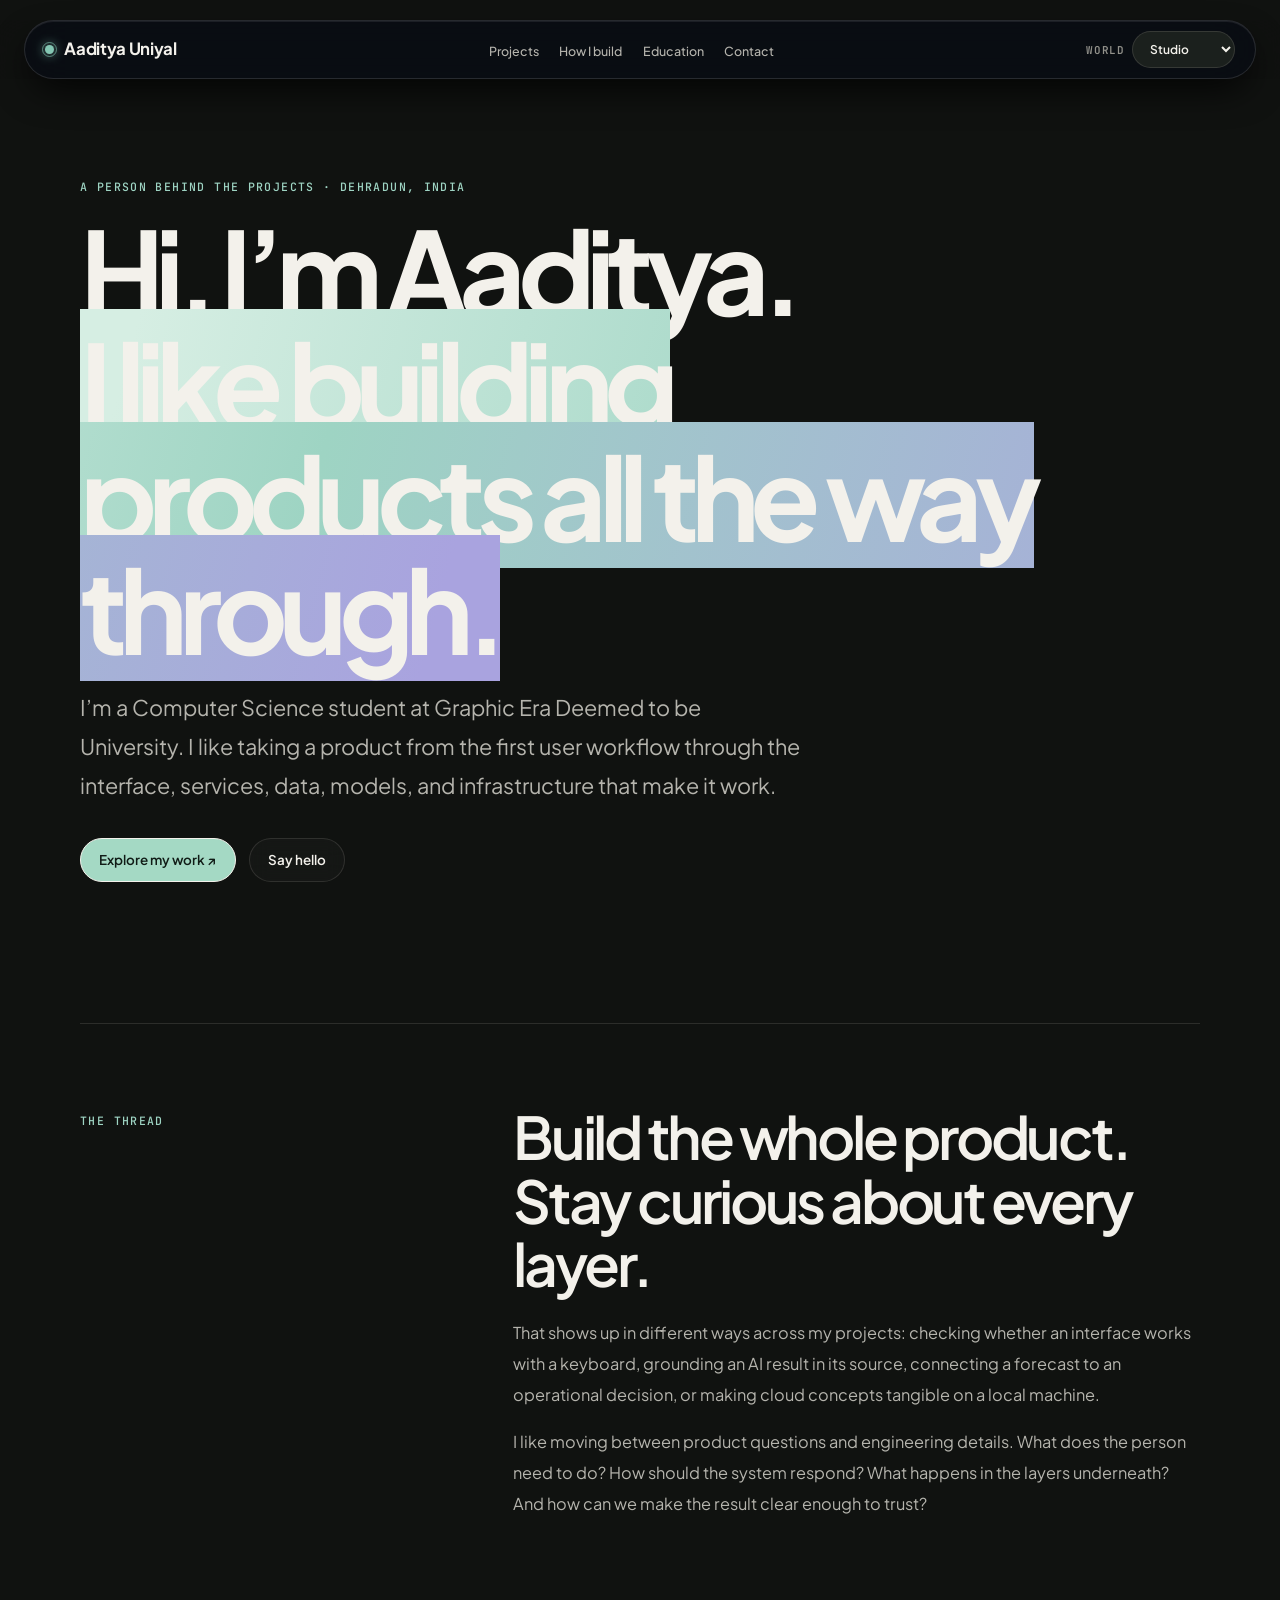
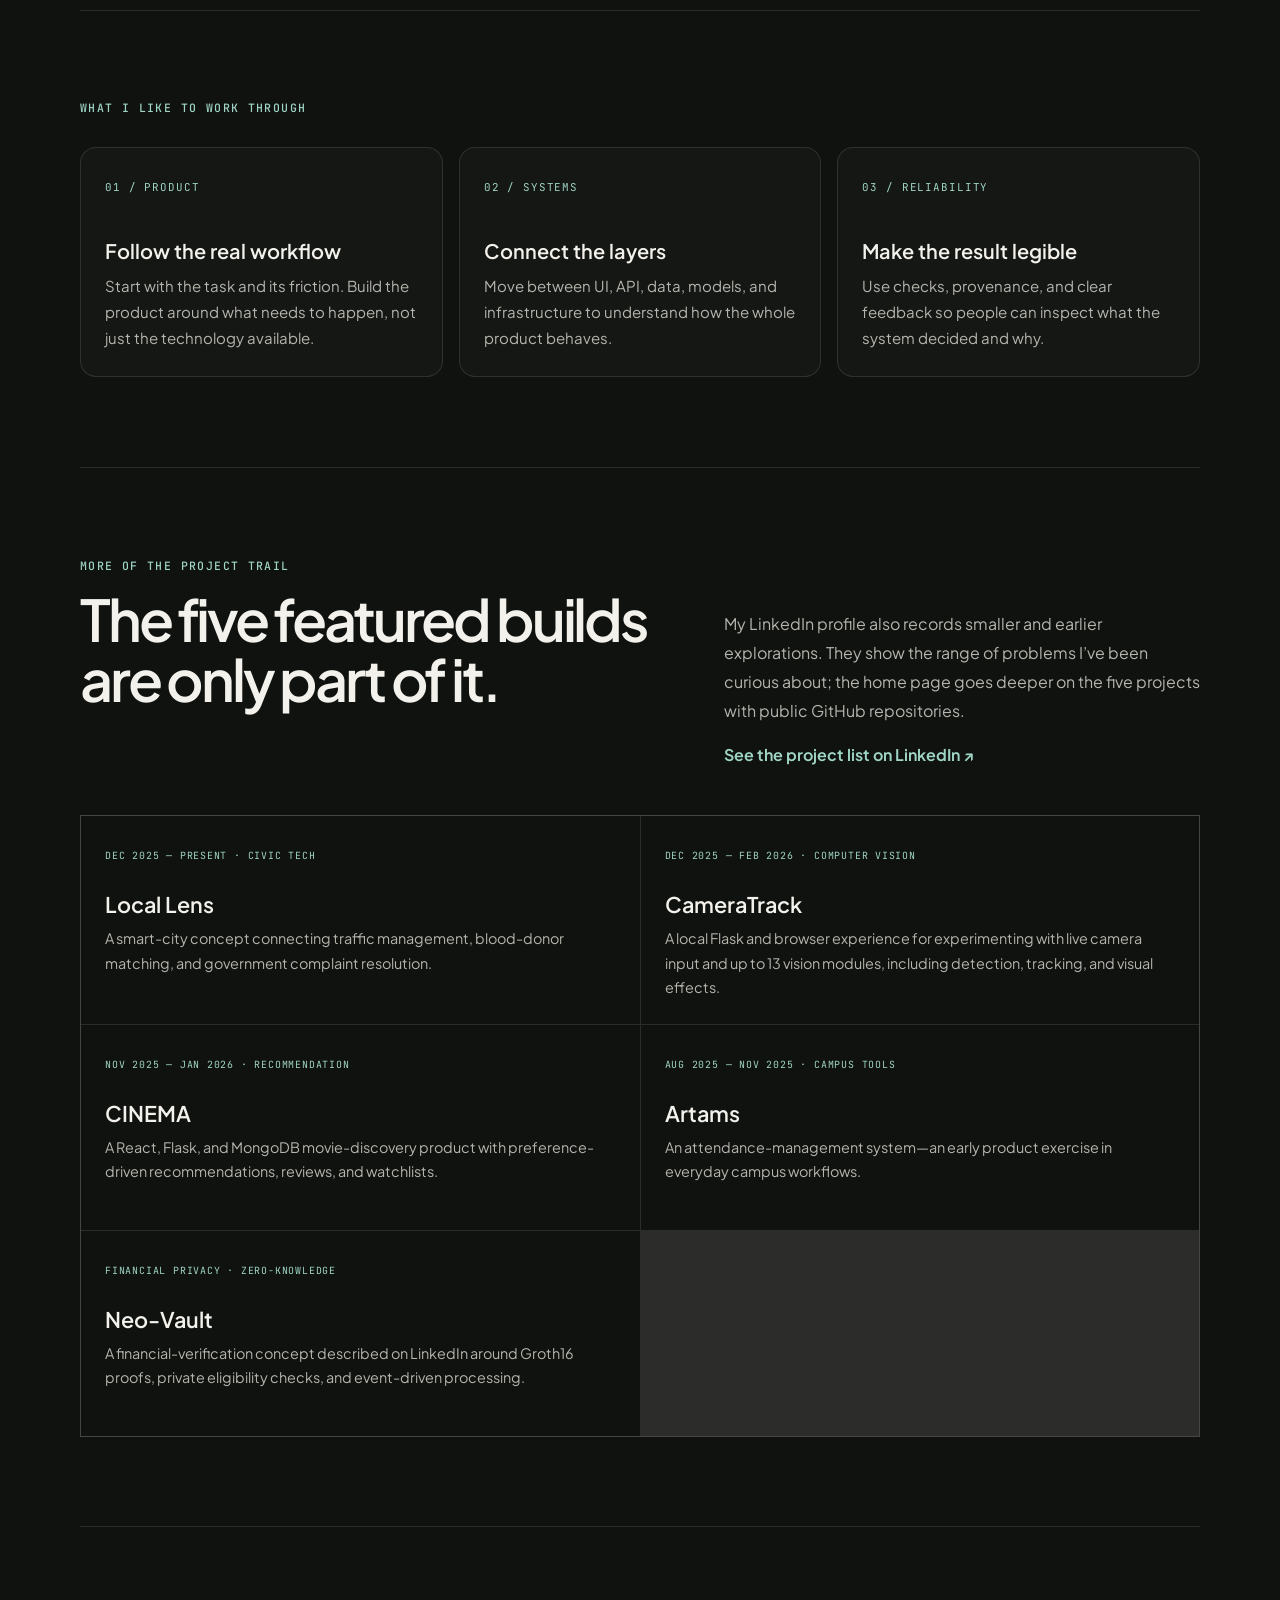
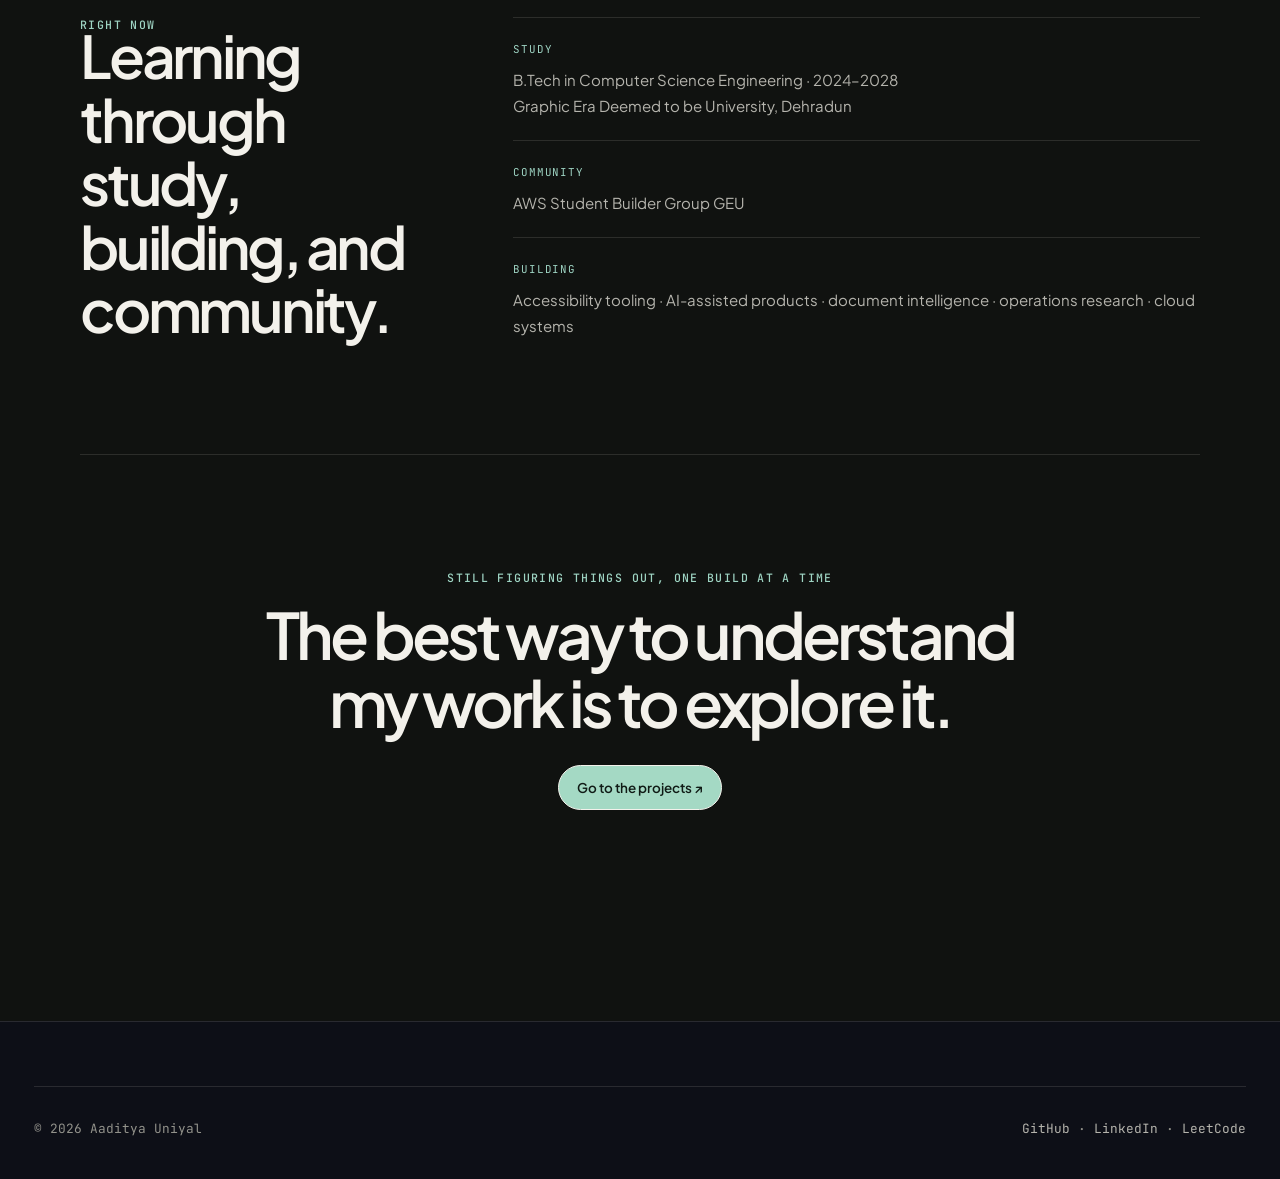
==== commit e5247436: "Add immersive portfolio scroll story and profile depth" ====
--- a/about.html
+++ b/about.html
@@ -20,6 +20,13 @@
     <section class="about-hero"><div class="about-kicker">A PERSON BEHIND THE PROJECTS · DEHRADUN, INDIA</div><h1>Hi, I’m Aaditya.<br><span class="text-gradient">I like building products all the way through.</span></h1><p class="about-lede">I’m a Computer Science student at Graphic Era Deemed to be University. I like taking a product from the first user workflow through the interface, services, data, models, and infrastructure that make it work.</p><div class="about-actions"><a class="btn btn-primary" href="index.html#projects">Explore my work ↗</a><a class="btn btn-secondary" href="mailto:aaditya.uniyal22@gmail.com">Say hello</a></div></section>
     <section class="about-story"><div class="about-label">THE THREAD</div><div><h2>Build the whole product. Stay curious about every layer.</h2><p>That shows up in different ways across my projects: checking whether an interface works with a keyboard, grounding an AI result in its source, connecting a forecast to an operational decision, or making cloud concepts tangible on a local machine.</p><p>I like moving between product questions and engineering details. What does the person need to do? How should the system respond? What happens in the layers underneath? And how can we make the result clear enough to trust?</p></div></section>
     <section class="about-interests"><div class="about-label">WHAT I LIKE TO WORK THROUGH</div><div class="interest-grid"><article><span>01 / PRODUCT</span><h3>Follow the real workflow</h3><p>Start with the task and its friction. Build the product around what needs to happen, not just the technology available.</p></article><article><span>02 / SYSTEMS</span><h3>Connect the layers</h3><p>Move between UI, API, data, models, and infrastructure to understand how the whole product behaves.</p></article><article><span>03 / RELIABILITY</span><h3>Make the result legible</h3><p>Use checks, provenance, and clear feedback so people can inspect what the system decided and why.</p></article></div></section>
+    <section class="about-archive"><div class="archive-heading"><div class="about-label">MORE OF THE PROJECT TRAIL</div><h2>The five featured builds are only part of it.</h2><p>My LinkedIn profile also records smaller and earlier explorations. They show the range of problems I’ve been curious about; the home page goes deeper on the five projects with public GitHub repositories.</p><a href="https://www.linkedin.com/in/aaditya-uniyal-48ab7b342/details/projects/" target="_blank" rel="noopener">See the project list on LinkedIn ↗</a></div><div class="archive-grid">
+      <article><span>DEC 2025 — PRESENT · CIVIC TECH</span><h3>Local Lens</h3><p>A smart-city concept connecting traffic management, blood-donor matching, and government complaint resolution.</p></article>
+      <article><span>DEC 2025 — FEB 2026 · COMPUTER VISION</span><h3>CameraTrack</h3><p>A local Flask and browser experience for experimenting with live camera input and up to 13 vision modules, including detection, tracking, and visual effects.</p></article>
+      <article><span>NOV 2025 — JAN 2026 · RECOMMENDATION</span><h3>CINEMA</h3><p>A React, Flask, and MongoDB movie-discovery product with preference-driven recommendations, reviews, and watchlists.</p></article>
+      <article><span>AUG 2025 — NOV 2025 · CAMPUS TOOLS</span><h3>Artams</h3><p>An attendance-management system—an early product exercise in everyday campus workflows.</p></article>
+      <article><span>FINANCIAL PRIVACY · ZERO-KNOWLEDGE</span><h3>Neo-Vault</h3><p>A financial-verification concept described on LinkedIn around Groth16 proofs, private eligibility checks, and event-driven processing.</p></article>
+    </div></section>
     <section class="about-facts"><div><div class="about-label">RIGHT NOW</div><h2>Learning through study, building, and community.</h2></div><div class="fact-list"><article><span>STUDY</span><p>B.Tech in Computer Science Engineering · 2024–2028<br>Graphic Era Deemed to be University, Dehradun</p></article><article><span>COMMUNITY</span><p>AWS Student Builder Group GEU</p></article><article><span>BUILDING</span><p>Accessibility tooling · AI-assisted products · document intelligence · operations research · cloud systems</p></article></div></section>
     <section class="about-close"><p class="about-label">STILL FIGURING THINGS OUT, ONE BUILD AT A TIME</p><h2>The best way to understand my work is to explore it.</h2><a class="btn btn-primary" href="index.html#projects">Go to the projects ↗</a></section>
   </main>
--- a/assets/css/portfolio-polish.css
+++ b/assets/css/portfolio-polish.css
@@ -97,6 +97,10 @@
 .credential-card { display: flex; flex-direction: column; gap: 0.45rem; min-height: 100px; padding: 1rem 1.1rem; border: 1px solid var(--border-subtle); border-radius: 12px; background: rgba(255,255,255,0.025); }
 .credential-card strong { color: #f0efe8; font-size: 0.9rem; line-height: 1.4; }
 .credential-card span { color: var(--text-muted); font-size: 0.75rem; }
+.credential-link { color: inherit; text-decoration: none; transition: border-color .2s, transform .2s, background .2s; }
+.credential-link:hover, .credential-link:focus-visible { border-color: var(--accent-cyan); background: rgba(255,255,255,.045); transform: translateY(-3px); outline: none; }
+.credential-link small { margin-top: auto; color: var(--accent-cyan); font: 600 .67rem var(--font-mono); letter-spacing: .03em; }
+.credentials-source-note { margin-top: 1rem; color: var(--text-muted); font-size: .76rem; line-height: 1.65; }
 .credentials-profile-link { display: inline-block; margin-top: 1rem; color: #bce7d6; font-size: 0.82rem; text-decoration: none; }
 .credentials-profile-link:hover { color: white; text-decoration: underline; text-underline-offset: 3px; }
 .site-footer { border-top: 1px solid var(--border-subtle); }
--- a/assets/css/experience.css
+++ b/assets/css/experience.css
@@ -9,20 +9,62 @@
 .story-reveal { opacity:0; transform:translateY(30px); transition:opacity .75s ease,transform .75s cubic-bezier(.2,.7,.2,1); }
 .story-reveal.story-visible { opacity:1; transform:translateY(0); }
 .project-card.story-reveal:nth-child(2n) { transition-delay:.08s; }
-.approach-section { position:relative; padding:clamp(5rem,10vw,9rem) 0; overflow:hidden; border-block:1px solid var(--border-subtle); background:linear-gradient(135deg,rgba(158,212,195,.055),transparent 48%),var(--world-bg); }
-.approach-section::after { content:""; position:absolute; width:28rem; height:28rem; right:-13rem; top:8%; border:1px solid color-mix(in srgb,var(--world-accent) 17%,transparent); border-radius:50%; box-shadow:0 0 0 4rem color-mix(in srgb,var(--world-accent) 3%,transparent),0 0 0 8rem color-mix(in srgb,var(--world-accent) 2%,transparent); pointer-events:none; }
-.approach-section>.container { display:grid; grid-template-columns:minmax(260px,.85fr) minmax(0,1.15fr); gap:clamp(3rem,8vw,8rem); align-items:start; }
-.approach-intro { position:sticky; top:18vh; z-index:1; }
-.approach-intro h2 { margin:1.35rem 0 1.2rem; max-width:620px; font:700 clamp(2.5rem,5vw,4.8rem)/1.02 var(--font-display); letter-spacing:-.065em; }
-.approach-intro p { max-width:440px; color:var(--text-secondary); font-size:1.05rem; line-height:1.85; }
-.approach-more { display:inline-flex; gap:.7rem; align-items:center; margin-top:1.5rem; color:var(--world-accent); text-decoration:none; font-weight:650; }
-.approach-steps { position:relative; z-index:1; }
-.approach-step { display:grid; grid-template-columns:2.8rem 1fr; gap:1rem; padding:1.5rem 0 1.8rem; border-top:1px solid var(--border-subtle); }
-.approach-step:last-child { border-bottom:1px solid var(--border-subtle); }
-.approach-number { color:var(--world-accent); font: .8rem var(--font-mono); padding-top:.3rem; }
-.approach-step h3 { margin:0 0 .45rem; color:var(--text-primary); font:600 1.2rem var(--font-display); }
-.approach-step p { max-width:570px; margin:0; color:var(--text-secondary); line-height:1.8; }
-.approach-tag { grid-column:2; margin-top:.3rem; color:var(--text-muted); font:.65rem var(--font-mono); letter-spacing:.09em; }
+.approach-section { position:relative; padding:clamp(5rem,9vw,8rem) 0 0; overflow:clip; border-block:1px solid var(--border-subtle); background:linear-gradient(135deg,rgba(158,212,195,.055),transparent 48%),var(--world-bg); }
+.approach-heading { max-width:800px; margin-bottom:clamp(3rem,7vw,6rem); }
+.approach-heading h2 { margin:1.2rem 0 .9rem; font:700 clamp(2.8rem,7vw,6rem)/.98 var(--font-display); letter-spacing:-.07em; }
+.approach-heading p { max-width:630px; color:var(--text-secondary); font-size:1.05rem; line-height:1.8; }
+.approach-more { display:inline-flex; gap:.7rem; align-items:center; margin-top:1.25rem; color:var(--world-accent); text-decoration:none; font-weight:650; }
+.scroll-story { --chapter-progress:.33; display:grid; grid-template-columns:minmax(0,1.04fr) minmax(340px,.96fr); gap:clamp(2.5rem,7vw,7rem); align-items:start; }
+.scroll-stage { position:sticky; top:8rem; height:min(620px,calc(100vh - 10rem)); min-height:420px; display:flex; flex-direction:column; padding:1rem 1.2rem; border:1px solid color-mix(in srgb,var(--world-accent) 28%,transparent); border-radius:22px; overflow:hidden; background:radial-gradient(ellipse at 50% 42%,color-mix(in srgb,var(--world-accent) 12%,transparent),transparent 57%),linear-gradient(145deg,rgba(255,255,255,.045),rgba(255,255,255,.01)); box-shadow:0 35px 95px rgba(0,0,0,.28),inset 0 1px rgba(255,255,255,.06); perspective:1000px; }
+.scroll-stage::before { content:""; position:absolute; inset:0; opacity:.28; background-image:linear-gradient(rgba(255,255,255,.08) 1px,transparent 1px),linear-gradient(90deg,rgba(255,255,255,.08) 1px,transparent 1px); background-size:34px 34px; mask-image:linear-gradient(to bottom,black,transparent 90%); pointer-events:none; }
+.stage-topline,.stage-footline { position:relative; z-index:2; display:flex; align-items:center; gap:.65rem; color:var(--text-muted); font: .62rem var(--font-mono); letter-spacing:.1em; }
+.stage-topline { justify-content:space-between; padding:.35rem .1rem 0; }
+.stage-live-dot { width:7px; height:7px; border-radius:50%; background:var(--world-accent); box-shadow:0 0 12px var(--world-accent); animation:stagePulse 1.9s ease-in-out infinite; }
+.stage-topline>span:nth-child(2) { margin-right:auto; }
+.stage-counter { color:var(--world-accent); }
+.stage-canvas { position:relative; flex:1; min-height:0; transform-style:preserve-3d; }
+.stage-halo { position:absolute; width:min(74%,390px); aspect-ratio:1; inset:50% auto auto 50%; border:1px solid color-mix(in srgb,var(--world-accent) 24%,transparent); border-radius:50%; transform:translate(-50%,-50%) rotateX(62deg); box-shadow:0 0 0 25px color-mix(in srgb,var(--world-accent) 3%,transparent),0 0 0 70px color-mix(in srgb,var(--world-accent) 2%,transparent); transition:transform .8s cubic-bezier(.2,.7,.2,1),border-color .5s; }
+.stage-connections { position:absolute; width:100%; height:100%; inset:0; overflow:visible; }
+.stage-path,.stage-path-shadow { fill:none; stroke:color-mix(in srgb,var(--world-accent) 45%,transparent); stroke-width:1.6; stroke-dasharray:7 10; vector-effect:non-scaling-stroke; transition:stroke .5s,stroke-dashoffset 1s; }
+.stage-path { stroke-dashoffset:calc(280 * (1 - var(--chapter-progress))); animation:pathFlow 24s linear infinite; }
+.stage-path-shadow { stroke:color-mix(in srgb,var(--world-accent) 9%,transparent); stroke-width:18; stroke-dasharray:none; }
+.stage-chip { position:absolute; z-index:2; display:flex; flex-direction:column; gap:.25rem; min-width:112px; padding:.85rem .95rem; border:1px solid rgba(255,255,255,.12); border-radius:12px; background:rgba(17,21,19,.88); backdrop-filter:blur(12px); box-shadow:0 15px 36px rgba(0,0,0,.3); transition:transform .9s cubic-bezier(.18,.75,.25,1),background .45s,border-color .45s,box-shadow .45s; }
+.stage-chip span { color:var(--text-muted); font:.58rem var(--font-mono); }
+.stage-chip strong { color:var(--text-primary); font:.7rem var(--font-mono); letter-spacing:.08em; }
+.stage-user { left:5%; top:42%; transform:translate3d(0,0,30px); }
+.stage-product { left:31%; top:15%; transform:translate3d(0,0,70px); }
+.stage-system { right:26%; bottom:15%; transform:translate3d(0,0,35px); }
+.stage-proof { right:4%; top:40%; transform:translate3d(0,0,95px); }
+.stage-core { position:absolute; z-index:1; display:flex; flex-direction:column; justify-content:center; width:min(45%,220px); min-height:142px; padding:1rem 1.1rem; left:50%; top:50%; border:1px solid color-mix(in srgb,var(--world-accent) 36%,transparent); border-radius:16px; background:linear-gradient(145deg,rgba(31,39,34,.97),rgba(15,18,16,.96)); box-shadow:0 20px 65px rgba(0,0,0,.43),0 0 35px color-mix(in srgb,var(--world-accent) 10%,transparent); transform:translate(-50%,-50%) translateZ(140px); transition:transform .8s cubic-bezier(.18,.75,.25,1),border-color .5s,box-shadow .5s; }
+.stage-core-label { margin-bottom:.5rem; color:var(--world-accent); font:.55rem var(--font-mono); letter-spacing:.11em; }
+.stage-core strong { color:var(--text-primary); font:600 clamp(1rem,1.6vw,1.35rem) var(--font-display); line-height:1.15; }
+.stage-core p { margin-top:.45rem; color:var(--text-secondary); font-size:.68rem; line-height:1.55; }
+.stage-footline { gap:.8rem; padding:.2rem 0 .1rem; }
+.stage-progress { flex:1; height:2px; background:rgba(255,255,255,.1); overflow:hidden; }
+.stage-progress i { display:block; width:calc(var(--chapter-progress) * 100%); height:100%; background:var(--world-accent); box-shadow:0 0 12px var(--world-accent); transition:width .4s; }
+.scroll-chapters { position:relative; }
+.scroll-chapter { min-height:78vh; display:flex; flex-direction:column; justify-content:center; padding:4rem 0; opacity:.34; transform:translateY(24px) scale(.985); transition:opacity .6s,transform .7s cubic-bezier(.2,.7,.2,1); border-top:1px solid var(--border-subtle); }
+.scroll-chapter:last-child { border-bottom:1px solid var(--border-subtle); }
+.scroll-chapter.is-active { opacity:1; transform:none; }
+.chapter-index { color:var(--world-accent); font:.68rem var(--font-mono); letter-spacing:.12em; }
+.scroll-chapter h3 { margin:1.3rem 0 1rem; max-width:560px; font:650 clamp(2.1rem,4.5vw,4.2rem)/1.02 var(--font-display); letter-spacing:-.06em; }
+.scroll-chapter p { max-width:520px; color:var(--text-secondary); font-size:1rem; line-height:1.85; }
+.chapter-connector { display:flex; flex-wrap:wrap; align-items:center; gap:.65rem; margin-top:2rem; color:var(--text-muted); font:.62rem var(--font-mono); letter-spacing:.07em; }
+.chapter-connector b { color:var(--world-accent); font-size:.9rem; }
+.scroll-story[data-active="0"] .stage-user,.scroll-story[data-active="0"] .stage-product,.scroll-story[data-active="1"] .stage-product,.scroll-story[data-active="1"] .stage-system,.scroll-story[data-active="2"] .stage-system,.scroll-story[data-active="2"] .stage-proof { border-color:color-mix(in srgb,var(--world-accent) 65%,transparent); background:color-mix(in srgb,var(--world-bg) 83%,var(--world-accent)); box-shadow:0 0 30px color-mix(in srgb,var(--world-accent) 20%,transparent),0 15px 36px rgba(0,0,0,.3); }
+.scroll-story[data-active="1"] .stage-halo { transform:translate(-50%,-50%) rotateX(62deg) rotateZ(63deg) scale(.9); }
+.scroll-story[data-active="1"] .stage-core { transform:translate(-50%,-50%) translateZ(160px) rotateY(-8deg); }
+.scroll-story[data-active="1"] .stage-user { transform:translate3d(-15px,55px,25px); }
+.scroll-story[data-active="1"] .stage-product { transform:translate3d(8px,-22px,95px); }
+.scroll-story[data-active="1"] .stage-system { transform:translate3d(-12px,22px,60px); }
+.scroll-story[data-active="2"] .stage-halo { transform:translate(-50%,-50%) rotateX(48deg) rotateZ(-46deg) scale(1.08); }
+.scroll-story[data-active="2"] .stage-core { transform:translate(-50%,-50%) translateZ(175px) rotateY(7deg); }
+.scroll-story[data-active="2"] .stage-proof { transform:translate3d(-14px,-18px,140px) scale(1.08); }
+.scroll-story[data-active="2"] .stage-system { transform:translate3d(8px,30px,75px); }
+@keyframes stagePulse { 50% { opacity:.45; box-shadow:0 0 3px var(--world-accent); } }
+@keyframes pathFlow { to { stroke-dashoffset:-170; } }
+@keyframes stageSwap { from { opacity:.35; filter:blur(5px); transform:translate(-50%,-46%) translateZ(95px) scale(.96); } to { opacity:1; filter:blur(0); transform:translate(-50%,-50%) translateZ(140px) scale(1); } }
+.stage-core.stage-swap { animation:stageSwap .55s cubic-bezier(.2,.7,.2,1) both; }
 html[data-theme="hero"] .hero-section { position:relative; isolation:isolate; }
 html[data-theme="hero"] .hero-section::before { content:""; position:absolute; z-index:-1; inset:10% 0 0; opacity:.23; background:radial-gradient(circle at 50% 50%,transparent 0 2px,rgba(255,123,93,.27) 2.5px 3px,transparent 3.5px) 0 0/13px 13px; mask-image:linear-gradient(90deg,transparent 8%,black 76%); }
 html[data-theme="hero"] .hero-section::after { content:"BUILD / 01"; position:absolute; z-index:-1; right:3vw; top:29%; color:rgba(255,124,96,.08); font:800 clamp(4rem,12vw,11rem)/.8 var(--font-display); letter-spacing:-.1em; transform:rotate(-8deg); }
@@ -30,8 +72,11 @@
 html[data-theme="voxel"] .hero-section { position:relative; isolation:isolate; }
 html[data-theme="voxel"] .hero-image-wrapper::before { content:""; position:absolute; z-index:-1; width:85%; aspect-ratio:1; inset:8% auto auto 10%; background:linear-gradient(90deg,transparent 47%,rgba(155,216,110,.2) 48% 52%,transparent 53%),linear-gradient(0deg,transparent 47%,rgba(155,216,110,.2) 48% 52%,transparent 53%),linear-gradient(135deg,rgba(71,123,55,.14),rgba(155,216,110,.03)); clip-path:polygon(50% 0,100% 25%,100% 75%,50% 100%,0 75%,0 25%); transform:rotate(12deg); }
 html[data-theme="voxel"] .portrait-frame { border-radius:2px; box-shadow:8px 8px 0 #33542c,16px 16px 0 rgba(155,216,110,.18); }
-html[data-theme="hero"] .approach-section { background:linear-gradient(135deg,rgba(255,91,72,.07),transparent 50%),var(--world-bg); }
+html[data-theme="hero"] .approach-section { background:radial-gradient(ellipse at 76% 44%,rgba(255,91,72,.10),transparent 46%),linear-gradient(135deg,rgba(255,91,72,.07),transparent 50%),var(--world-bg); }
+html[data-theme="hero"] .scroll-stage { border-radius:5px; box-shadow:10px 10px 0 rgba(255,91,72,.1),0 35px 95px rgba(0,0,0,.28); }
 html[data-theme="voxel"] .approach-section { background-image:linear-gradient(rgba(119,173,77,.035) 1px,transparent 1px),linear-gradient(90deg,rgba(119,173,77,.035) 1px,transparent 1px); background-size:32px 32px; }
+html[data-theme="voxel"] .scroll-stage { border-radius:3px; box-shadow:8px 8px 0 #33542c,16px 16px 0 rgba(155,216,110,.12); }
+html[data-theme="voxel"] .stage-chip,html[data-theme="voxel"] .stage-core { border-radius:3px; }
 html[data-theme="hero"] { --world-accent:#ff5b48; --world-bg:#100d11; --world-ink:#fff4ef; }
 html[data-theme="hero"] body { background-image:radial-gradient(ellipse at 78% 18%,rgba(255,91,72,.15),transparent 34%),linear-gradient(135deg,transparent 67%,rgba(255,91,72,.035) 67%); }
 html[data-theme="hero"] .text-gradient { background-image:linear-gradient(110deg,#fff1da,#ff8b58 48%,#ff4c58); }
@@ -42,5 +87,6 @@
 html[data-theme="voxel"] .project-card,html[data-theme="voxel"] .contact-card { border-radius:4px; box-shadow:6px 6px 0 rgba(72,110,52,.22); }
 html[data-theme="voxel"] .text-gradient { background-image:linear-gradient(100deg,#dcf6bd,#9bd86e,#64b888); }
 @media (max-width:1024px) { .hero-content { order:-1; } .hero-image-wrapper { order:0; } }
-@media (max-width:760px) { .theme-picker span { display:none; } .theme-picker select { padding:.48rem 1.5rem .48rem .65rem; } .approach-section>.container { grid-template-columns:1fr; gap:2.5rem; } .approach-intro { position:static; } .approach-section::after { width:15rem; height:15rem; right:-9rem; top:10%; } }
+@media (max-width:900px) { .scroll-story { grid-template-columns:minmax(0,1fr) minmax(290px,.9fr); gap:2rem; } .stage-chip { min-width:94px; padding:.7rem; } }
+@media (max-width:720px) { .theme-picker span { display:none; } .theme-picker select { padding:.48rem 1.5rem .48rem .65rem; } .scroll-story { display:flex; flex-direction:column; gap:0; } .scroll-stage { top:5.5rem; width:100%; height:42vh; min-height:280px; z-index:5; margin-bottom:1rem; padding:.75rem; border-radius:14px; } .stage-chip { min-width:72px; padding:.48rem .55rem; gap:.15rem; border-radius:8px; } .stage-chip strong { font-size:.56rem; } .stage-chip span { font-size:.48rem; } .stage-user { left:0; } .stage-product { left:28%; top:10%; } .stage-system { right:22%; bottom:10%; } .stage-proof { right:0; } .stage-core { width:43%; min-height:100px; padding:.7rem; } .stage-core-label { font-size:.44rem; } .stage-core p { font-size:.58rem; } .stage-topline,.stage-footline { font-size:.52rem; } .scroll-chapters { width:100%; } .scroll-chapter { min-height:67vh; padding:3rem .15rem; } .approach-heading { margin-bottom:2.5rem; } }
 @media (prefers-reduced-motion:reduce) { html { scroll-behavior:auto; } *,*::before,*::after { animation-duration:.01ms!important; transition-duration:.01ms!important; } .story-reveal { opacity:1; transform:none; } }
--- a/assets/css/about.css
+++ b/assets/css/about.css
@@ -16,7 +16,18 @@
 .interest-grid p,.fact-list p { color:var(--text-secondary); font-size:.94rem; line-height:1.75; }
 .fact-list article { padding:1rem 0 1.3rem; border-top:1px solid var(--border-subtle); }
 .fact-list p { margin-top:.45rem; }
+.about-archive { padding:clamp(3rem,7vw,6rem) 0; border-top:1px solid var(--border-subtle); }
+.archive-heading { display:grid; grid-template-columns:1fr minmax(280px,.8fr); column-gap:3rem; align-items:end; }
+.archive-heading .about-label { grid-column:1/-1; }
+.archive-heading h2 { max-width:650px; margin:1rem 0; font:600 clamp(2rem,4.5vw,3.7rem)/1.05 var(--font-display); letter-spacing:-.055em; }
+.archive-heading p { max-width:540px; color:var(--text-secondary); line-height:1.8; }
+.archive-heading>a { grid-column:2; grid-row:3; justify-self:start; margin-top:1rem; color:var(--world-accent); text-decoration:none; font-weight:650; }
+.archive-grid { display:grid; grid-template-columns:repeat(2,1fr); gap:1px; margin-top:3rem; border:1px solid var(--border-subtle); background:var(--border-subtle); }
+.archive-grid article { min-height:205px; padding:1.5rem; background:var(--world-bg); }
+.archive-grid article>span { color:var(--world-accent); font:.62rem var(--font-mono); letter-spacing:.08em; }
+.archive-grid h3 { margin:1.6rem 0 .5rem; font:600 1.35rem var(--font-display); }
+.archive-grid p { max-width:500px; color:var(--text-secondary); font-size:.9rem; line-height:1.7; }
 .about-close { padding:clamp(4rem,9vw,8rem) 1.5rem; border-top:1px solid var(--border-subtle); text-align:center; }
 .about-close h2 { max-width:760px; margin:1rem auto 1.8rem; font:600 clamp(2rem,5vw,4.4rem)/1.06 var(--font-display); letter-spacing:-.06em; }
 .about-page+.site-footer a { color:var(--text-secondary); text-decoration:none; }
-@media(max-width:720px) { .about-story,.about-facts { grid-template-columns:1fr; gap:1.6rem; } .interest-grid { grid-template-columns:1fr; } .interest-grid article { min-height:180px; } .interest-grid h3 { margin-top:1.5rem; } }
+@media(max-width:720px) { .about-story,.about-facts { grid-template-columns:1fr; gap:1.6rem; } .interest-grid { grid-template-columns:1fr; } .interest-grid article { min-height:180px; } .interest-grid h3 { margin-top:1.5rem; } .archive-heading { display:block; } .archive-grid { grid-template-columns:1fr; } }
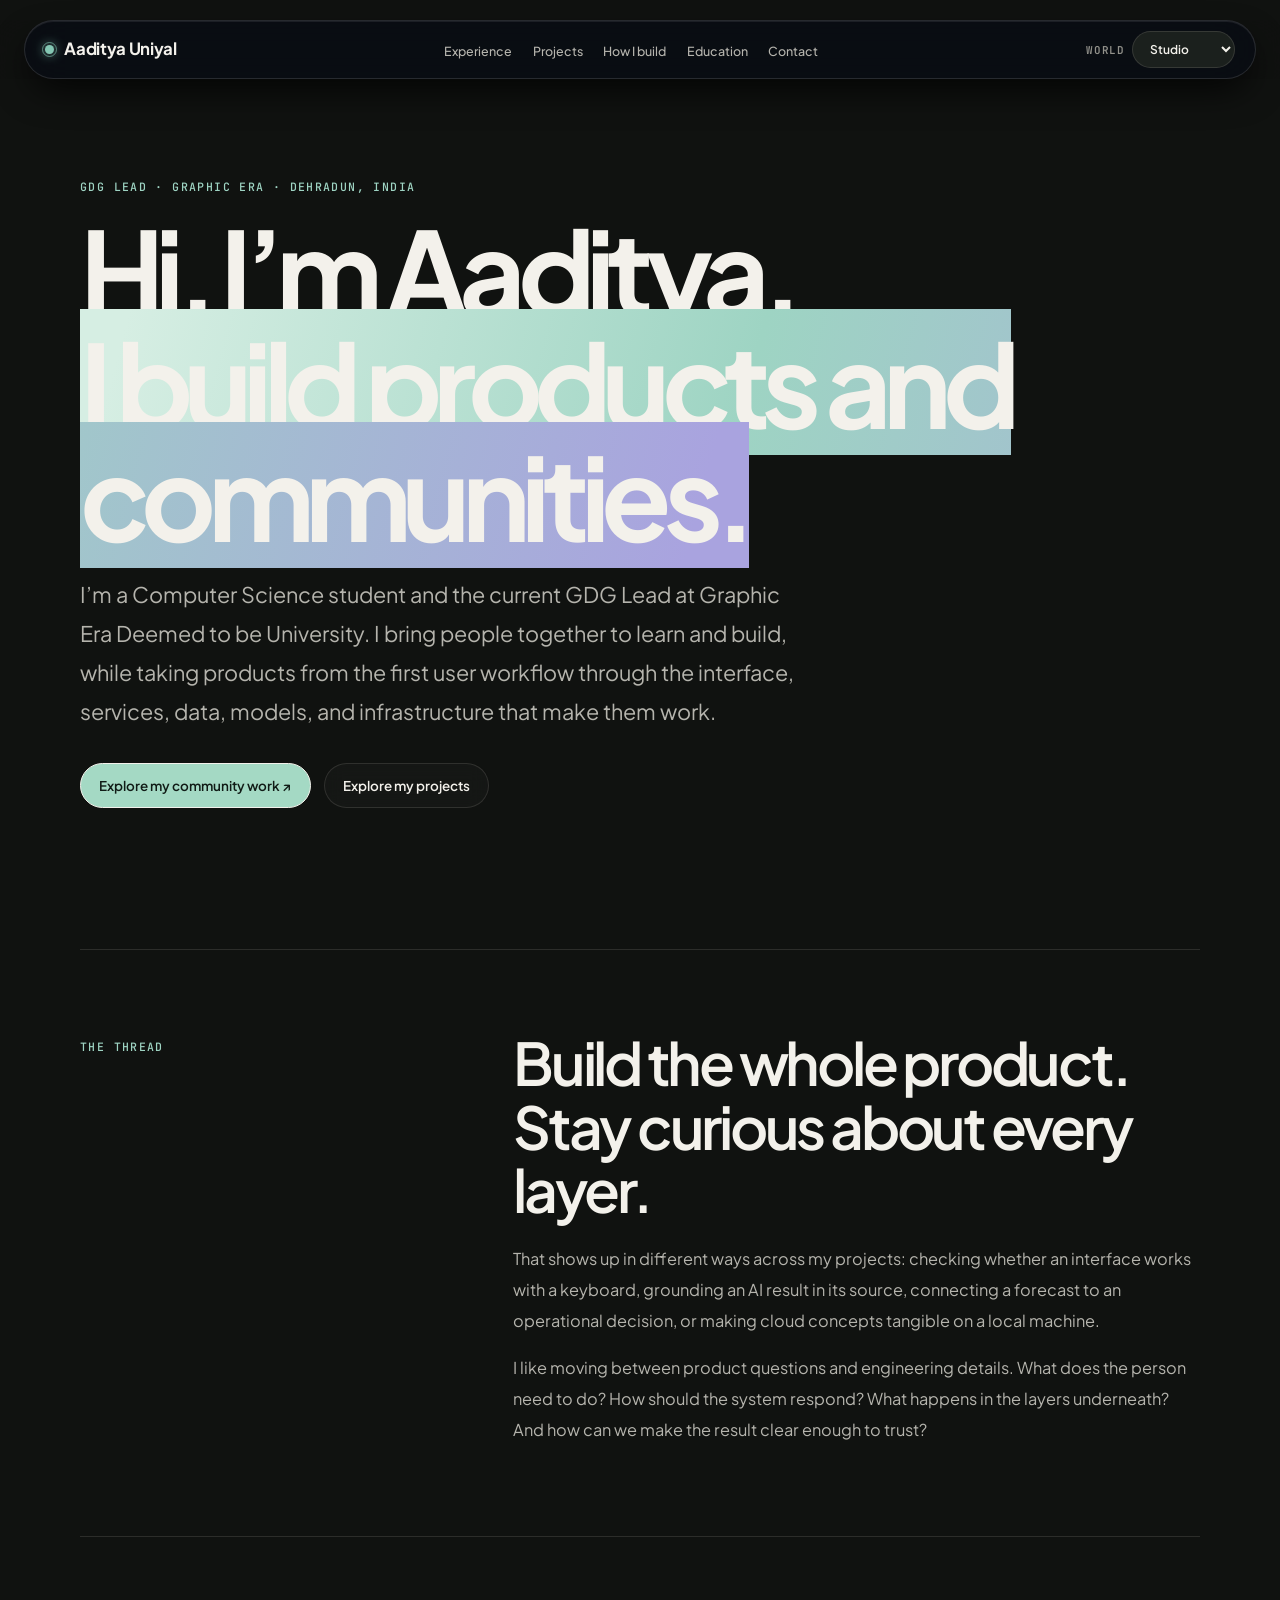
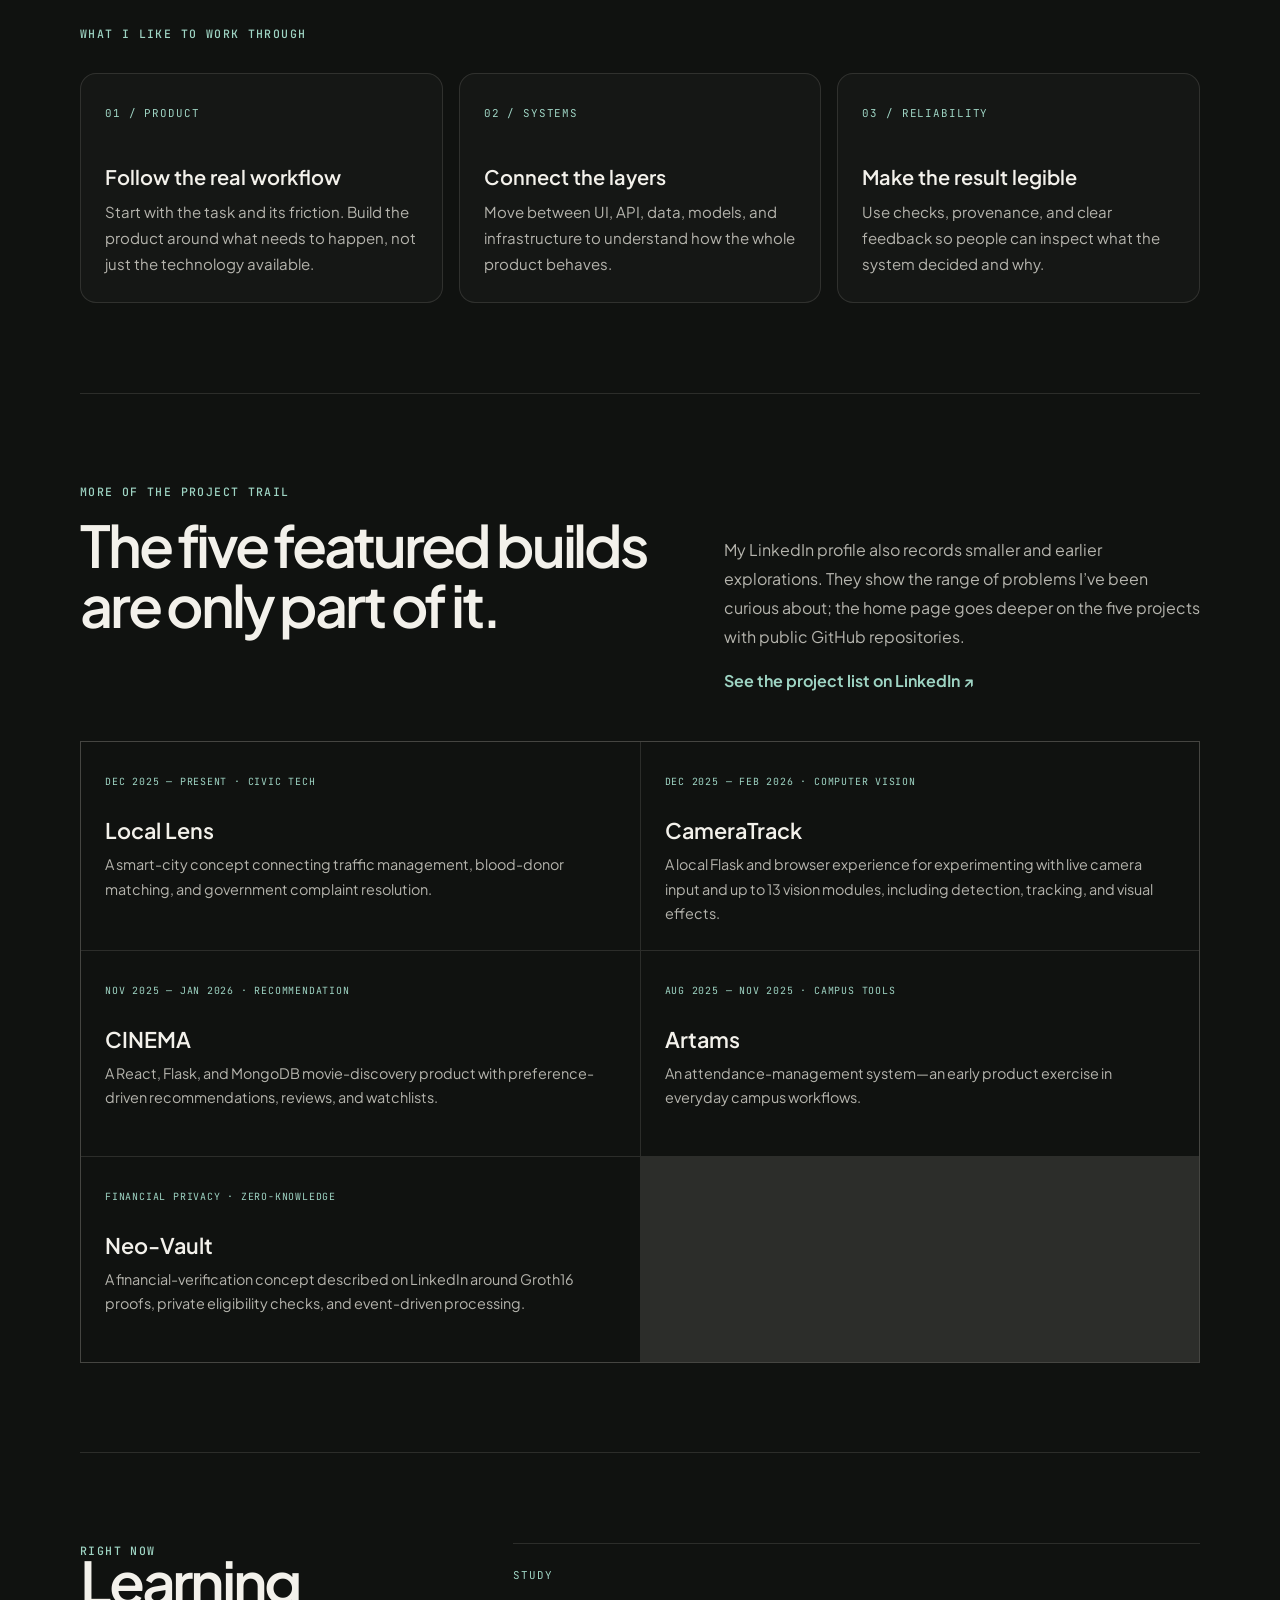
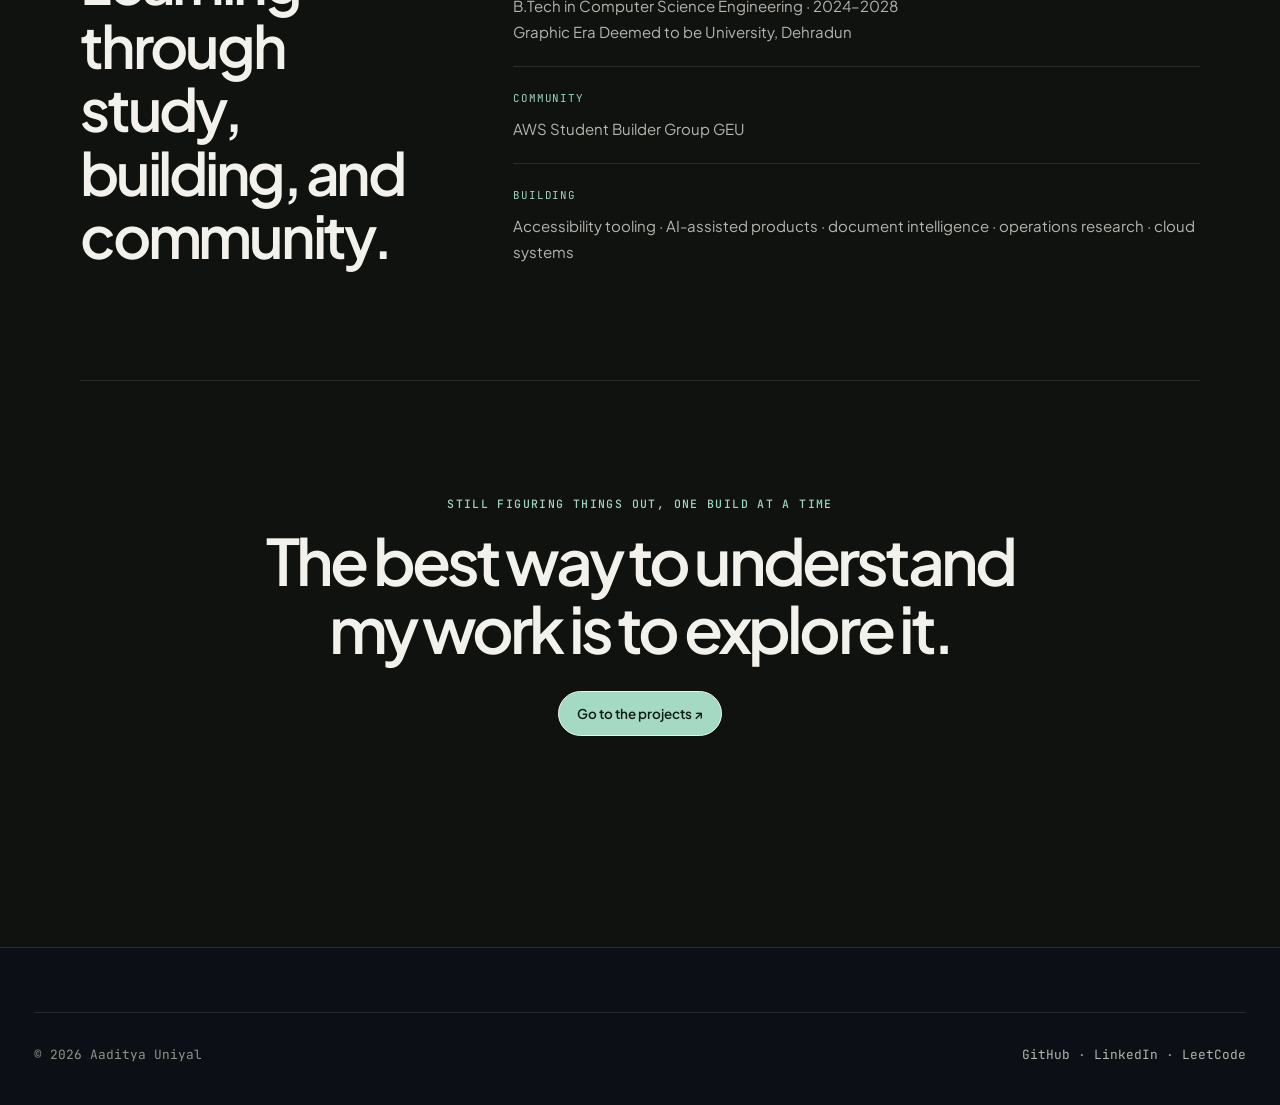
==== commit 2f728905: "Add immersive experience chapters" ====
--- a/about.html
+++ b/about.html
@@ -2,7 +2,7 @@
 <html lang="en">
 <head>
   <meta charset="utf-8"><meta name="viewport" content="width=device-width, initial-scale=1">
-  <meta name="description" content="Meet Aaditya Uniyal: a Computer Science student at Graphic Era University who likes building end-to-end products.">
+  <meta name="description" content="Meet Aaditya Uniyal: GDG Lead at Graphic Era, Computer Science student, and end-to-end product builder.">
   <meta property="og:title" content="About Aaditya Uniyal"><meta property="og:description" content="The person and product-building approach behind the projects.">
   <title>About me — Aaditya Uniyal</title>
   <link rel="preconnect" href="https://fonts.googleapis.com"><link rel="preconnect" href="https://fonts.gstatic.com" crossorigin>
@@ -13,11 +13,11 @@
   <div class="reading-progress" aria-hidden="true"></div>
   <header class="site-header"><nav class="nav-bar">
     <a href="index.html" class="nav-brand"><span class="brand-dot"></span><span>Aaditya Uniyal</span></a>
-    <ul class="nav-links" id="nav-links"><li><a href="index.html#projects" class="nav-link">Projects</a></li><li><a href="index.html#approach" class="nav-link">How I build</a></li><li><a href="index.html#education" class="nav-link">Education</a></li><li><a href="index.html#contact" class="nav-link">Contact</a></li></ul>
+    <ul class="nav-links" id="nav-links"><li><a href="experience.html" class="nav-link">Experience</a></li><li><a href="index.html#projects" class="nav-link">Projects</a></li><li><a href="index.html#approach" class="nav-link">How I build</a></li><li><a href="index.html#education" class="nav-link">Education</a></li><li><a href="index.html#contact" class="nav-link">Contact</a></li></ul>
     <div class="nav-actions"><label class="theme-picker" for="theme-select"><span>World</span><select id="theme-select" aria-label="Choose portfolio theme"><option value="studio">Studio</option><option value="hero">Hero</option><option value="voxel">Voxel</option></select></label><button class="mobile-toggle" id="mobile-toggle" aria-label="Toggle mobile menu">☰</button></div>
   </nav></header>
   <main class="about-page">
-    <section class="about-hero"><div class="about-kicker">A PERSON BEHIND THE PROJECTS · DEHRADUN, INDIA</div><h1>Hi, I’m Aaditya.<br><span class="text-gradient">I like building products all the way through.</span></h1><p class="about-lede">I’m a Computer Science student at Graphic Era Deemed to be University. I like taking a product from the first user workflow through the interface, services, data, models, and infrastructure that make it work.</p><div class="about-actions"><a class="btn btn-primary" href="index.html#projects">Explore my work ↗</a><a class="btn btn-secondary" href="mailto:aaditya.uniyal22@gmail.com">Say hello</a></div></section>
+    <section class="about-hero"><div class="about-kicker">GDG LEAD · GRAPHIC ERA · DEHRADUN, INDIA</div><h1>Hi, I’m Aaditya.<br><span class="text-gradient">I build products and communities.</span></h1><p class="about-lede">I’m a Computer Science student and the current GDG Lead at Graphic Era Deemed to be University. I bring people together to learn and build, while taking products from the first user workflow through the interface, services, data, models, and infrastructure that make them work.</p><div class="about-actions"><a class="btn btn-primary" href="experience.html#gdg-lead">Explore my community work ↗</a><a class="btn btn-secondary" href="index.html#projects">Explore my projects</a></div></section>
     <section class="about-story"><div class="about-label">THE THREAD</div><div><h2>Build the whole product. Stay curious about every layer.</h2><p>That shows up in different ways across my projects: checking whether an interface works with a keyboard, grounding an AI result in its source, connecting a forecast to an operational decision, or making cloud concepts tangible on a local machine.</p><p>I like moving between product questions and engineering details. What does the person need to do? How should the system respond? What happens in the layers underneath? And how can we make the result clear enough to trust?</p></div></section>
     <section class="about-interests"><div class="about-label">WHAT I LIKE TO WORK THROUGH</div><div class="interest-grid"><article><span>01 / PRODUCT</span><h3>Follow the real workflow</h3><p>Start with the task and its friction. Build the product around what needs to happen, not just the technology available.</p></article><article><span>02 / SYSTEMS</span><h3>Connect the layers</h3><p>Move between UI, API, data, models, and infrastructure to understand how the whole product behaves.</p></article><article><span>03 / RELIABILITY</span><h3>Make the result legible</h3><p>Use checks, provenance, and clear feedback so people can inspect what the system decided and why.</p></article></div></section>
     <section class="about-archive"><div class="archive-heading"><div class="about-label">MORE OF THE PROJECT TRAIL</div><h2>The five featured builds are only part of it.</h2><p>My LinkedIn profile also records smaller and earlier explorations. They show the range of problems I’ve been curious about; the home page goes deeper on the five projects with public GitHub repositories.</p><a href="https://www.linkedin.com/in/aaditya-uniyal-48ab7b342/details/projects/" target="_blank" rel="noopener">See the project list on LinkedIn ↗</a></div><div class="archive-grid">
--- a/assets/css/components.css
+++ b/assets/css/components.css
@@ -266,6 +266,22 @@
   gap: 0.75rem;
   padding-top: 1.25rem;
   border-top: 1px solid var(--border-subtle);
+}
+
+.project-case-link {
+  display: inline-flex;
+  align-items: center;
+  gap: 0.5rem;
+  margin-top: 0.9rem;
+  color: var(--accent-cyan);
+  font: 0.72rem var(--font-mono);
+  text-decoration: none;
+  transition: gap var(--transition-fast), color var(--transition-fast);
+}
+
+.project-case-link:hover {
+  gap: 0.8rem;
+  color: var(--text-primary);
 }
 
 .project-inspect-btn {
--- a/assets/css/portfolio-polish.css
+++ b/assets/css/portfolio-polish.css
@@ -97,6 +97,7 @@
 .credential-card { display: flex; flex-direction: column; gap: 0.45rem; min-height: 100px; padding: 1rem 1.1rem; border: 1px solid var(--border-subtle); border-radius: 12px; background: rgba(255,255,255,0.025); }
 .credential-card strong { color: #f0efe8; font-size: 0.9rem; line-height: 1.4; }
 .credential-card span { color: var(--text-muted); font-size: 0.75rem; }
+.credential-card .credential-kind { margin-top: 0; color: var(--accent-emerald); font: 600 .58rem var(--font-mono); letter-spacing: .08em; text-transform: uppercase; }
 .credential-link { color: inherit; text-decoration: none; transition: border-color .2s, transform .2s, background .2s; }
 .credential-link:hover, .credential-link:focus-visible { border-color: var(--accent-cyan); background: rgba(255,255,255,.045); transform: translateY(-3px); outline: none; }
 .credential-link small { margin-top: auto; color: var(--accent-cyan); font: 600 .67rem var(--font-mono); letter-spacing: .03em; }
--- a/assets/css/experience.css
+++ b/assets/css/experience.css
@@ -1,4 +1,29 @@
 :root { --world-accent:#9ed4c3; --world-bg:#101210; --world-ink:#f3f1eb; }
+/* Opening sequence and GDG-first identity */
+.intro-sequence { position:fixed; z-index:3000; inset:0; display:grid; place-content:center; justify-items:center; gap:1rem; overflow:hidden; background:#101210; color:#f3f1eb; animation:introLeave .8s cubic-bezier(.7,0,.2,1) 1.8s forwards; pointer-events:none; }
+.community-world-grid { display:grid; grid-template-columns:repeat(6,minmax(0,1fr)); gap:1rem; }
+.community-world { --community-accent:#65d4bd; position:relative; display:flex; flex-direction:column; grid-column:span 2; min-height:310px; padding:1.35rem; overflow:hidden; border:1px solid color-mix(in srgb,var(--community-accent) 23%,transparent); border-radius:18px; background:radial-gradient(ellipse at 80% 0,color-mix(in srgb,var(--community-accent) 13%,transparent),transparent 52%),linear-gradient(145deg,rgba(255,255,255,.045),rgba(255,255,255,.012)); color:var(--text-primary); text-decoration:none; transition:transform .35s cubic-bezier(.2,.7,.2,1),border-color .35s,box-shadow .35s; }
+.community-world:nth-child(4) { grid-column:2 / span 2; }.community-world:hover { transform:translateY(-7px); border-color:color-mix(in srgb,var(--community-accent) 65%,transparent); box-shadow:0 22px 55px color-mix(in srgb,var(--community-accent) 9%,transparent); }.community-world-gdg { --community-accent:#70d6c0; }.community-world-google { --community-accent:#8bbcff; }.community-world-aws { --community-accent:#ffad43; }.community-world-flyrank { --community-accent:#dfa0f3; }.community-world-cenlub { --community-accent:#7cd9ad; }
+.community-world::after { content:""; position:absolute; width:190px; aspect-ratio:1; right:-80px; bottom:-100px; border:1px solid color-mix(in srgb,var(--community-accent) 23%,transparent); border-radius:50%; box-shadow:0 0 0 22px color-mix(in srgb,var(--community-accent) 3%,transparent),0 0 0 48px color-mix(in srgb,var(--community-accent) 2%,transparent); transition:transform .7s; }.community-world:hover::after { transform:scale(1.25) rotate(25deg); }
+.community-world-top { display:flex; align-items:center; gap:.65rem; min-height:28px; color:var(--community-accent); }.community-world-top small { font:.53rem var(--font-mono); letter-spacing:.11em; }.community-world-top img { object-fit:contain; }.community-brand-mark { display:grid; place-items:center; width:26px; height:26px; border:1px solid color-mix(in srgb,var(--community-accent) 45%,transparent); border-radius:8px; color:var(--community-accent); font:700 .65rem var(--font-mono); }.community-world-gdg .gdg-quad-dots { display:flex; gap:3px; }.community-world-gdg .gdg-quad-dots i { width:7px; height:7px; border-radius:50%; }
+.community-world h3 { position:relative; z-index:1; margin:2rem 0 .7rem; font:650 clamp(1.65rem,2.7vw,2.5rem)/1 var(--font-display); letter-spacing:-.06em; }.community-world h3 em { color:var(--community-accent); font-style:normal; }.community-world p { position:relative; z-index:1; max-width:390px; margin:0; color:var(--text-secondary); font-size:.86rem; line-height:1.7; }.community-world-cta { display:flex; justify-content:space-between; align-items:center; margin-top:auto; padding-top:1.5rem; color:var(--community-accent); font:.62rem var(--font-mono); letter-spacing:.04em; }.community-world-cta b { font-size:1rem; transition:transform .2s; }.community-world:hover .community-world-cta b { transform:translate(3px,-3px); }
+.intro-sequence p { z-index:1; margin:1.2rem 0 0; color:#9ed4c3; font:.65rem var(--font-mono); letter-spacing:.2em; animation:introText .65s .25s both; }
+.intro-sequence strong { z-index:1; max-width:780px; padding:0 1.5rem; text-align:center; font:650 clamp(2rem,6vw,5.4rem)/.98 var(--font-display); letter-spacing:-.065em; animation:introText .7s .42s both; }
+.intro-mark { z-index:1; display:flex; align-items:center; gap:.6rem; }
+.intro-mark .gdg-dot { width:16px; height:16px; border-radius:50%; animation:introDot .8s cubic-bezier(.2,.8,.2,1) both; }
+.intro-mark .gdg-dot:nth-child(2) { animation-delay:.08s; }.intro-mark .gdg-dot:nth-child(3) { animation-delay:.16s; }.intro-mark .gdg-dot:nth-child(4) { animation-delay:.24s; }
+.intro-orbit { position:absolute; width:min(68vw,680px); aspect-ratio:1; border:1px solid rgba(158,212,195,.16); border-radius:50%; animation:introOrbit 2.2s cubic-bezier(.2,.7,.2,1) both; }
+.intro-orbit-two { width:min(48vw,480px); border-color:rgba(255,255,255,.08); animation-delay:.12s; }
+.hero-section { position:relative; isolation:isolate; }
+.hero-section::before { content:"GDG / GEU"; position:absolute; z-index:-1; right:1vw; top:26%; color:rgba(158,212,195,.035); font:800 clamp(4rem,13vw,12rem)/.8 var(--font-display); letter-spacing:-.1em; transform:rotate(-8deg); pointer-events:none; }
+.hero-leadership { display:inline-flex; align-items:center; gap:.8rem; margin:0 0 1.5rem; padding:.72rem .9rem; border:1px solid rgba(158,212,195,.27); border-radius:12px; background:linear-gradient(110deg,rgba(158,212,195,.1),rgba(158,212,195,.025)); color:var(--text-primary); text-decoration:none; box-shadow:0 8px 30px rgba(0,0,0,.14); transition:transform .3s,border-color .3s,background .3s; }
+.hero-leadership:hover { transform:translateY(-3px); border-color:rgba(158,212,195,.65); background:rgba(158,212,195,.12); }
+.hero-leadership>span:nth-child(2) { display:grid; gap:.24rem; }.hero-leadership small { color:var(--world-accent); font:.56rem var(--font-mono); letter-spacing:.12em; }.hero-leadership strong { font-size:.82rem; }.leadership-live { width:9px; height:9px; border-radius:50%; background:#34a853; box-shadow:0 0 0 4px rgba(52,168,83,.12),0 0 15px rgba(52,168,83,.6); animation:stagePulse 1.9s ease-in-out infinite; }.leadership-arrow { margin-left:.55rem; color:var(--world-accent); }
+@keyframes introOrbit { from { opacity:0; transform:scale(.42) rotate(-35deg); } to { opacity:1; transform:scale(1) rotate(0); } }
+@keyframes introDot { from { opacity:0; transform:translateY(18px) scale(.3); } to { opacity:1; transform:none; } }
+@keyframes introText { from { opacity:0; transform:translateY(18px); filter:blur(8px); } to { opacity:1; transform:none; filter:none; } }
+@keyframes introLeave { to { opacity:0; visibility:hidden; transform:scale(1.04); } }
+@media (prefers-reduced-motion:reduce) { .intro-sequence { animation:none; display:none; } }
 html { scroll-behavior:smooth; }
 body { background:var(--world-bg); color:var(--world-ink); transition:background .5s,color .35s; }
 .reading-progress { position:fixed; inset:0 auto auto 0; width:100%; height:3px; z-index:2000; background:var(--world-accent); transform:scaleX(0); transform-origin:left; }
@@ -88,5 +113,7 @@
 html[data-theme="voxel"] .text-gradient { background-image:linear-gradient(100deg,#dcf6bd,#9bd86e,#64b888); }
 @media (max-width:1024px) { .hero-content { order:-1; } .hero-image-wrapper { order:0; } }
 @media (max-width:900px) { .scroll-story { grid-template-columns:minmax(0,1fr) minmax(290px,.9fr); gap:2rem; } .stage-chip { min-width:94px; padding:.7rem; } }
+@media (max-width:900px) { .community-world { grid-column:span 3; }.community-world:nth-child(4) { grid-column:span 3; }.community-world:nth-child(5) { grid-column:2 / span 3; } }
 @media (max-width:720px) { .theme-picker span { display:none; } .theme-picker select { padding:.48rem 1.5rem .48rem .65rem; } .scroll-story { display:flex; flex-direction:column; gap:0; } .scroll-stage { top:5.5rem; width:100%; height:42vh; min-height:280px; z-index:5; margin-bottom:1rem; padding:.75rem; border-radius:14px; } .stage-chip { min-width:72px; padding:.48rem .55rem; gap:.15rem; border-radius:8px; } .stage-chip strong { font-size:.56rem; } .stage-chip span { font-size:.48rem; } .stage-user { left:0; } .stage-product { left:28%; top:10%; } .stage-system { right:22%; bottom:10%; } .stage-proof { right:0; } .stage-core { width:43%; min-height:100px; padding:.7rem; } .stage-core-label { font-size:.44rem; } .stage-core p { font-size:.58rem; } .stage-topline,.stage-footline { font-size:.52rem; } .scroll-chapters { width:100%; } .scroll-chapter { min-height:67vh; padding:3rem .15rem; } .approach-heading { margin-bottom:2.5rem; } }
+@media (max-width:600px) { .community-world-grid { display:flex; flex-direction:column; }.community-world { min-height:275px; } }
 @media (prefers-reduced-motion:reduce) { html { scroll-behavior:auto; } *,*::before,*::after { animation-duration:.01ms!important; transition-duration:.01ms!important; } .story-reveal { opacity:1; transform:none; } }
